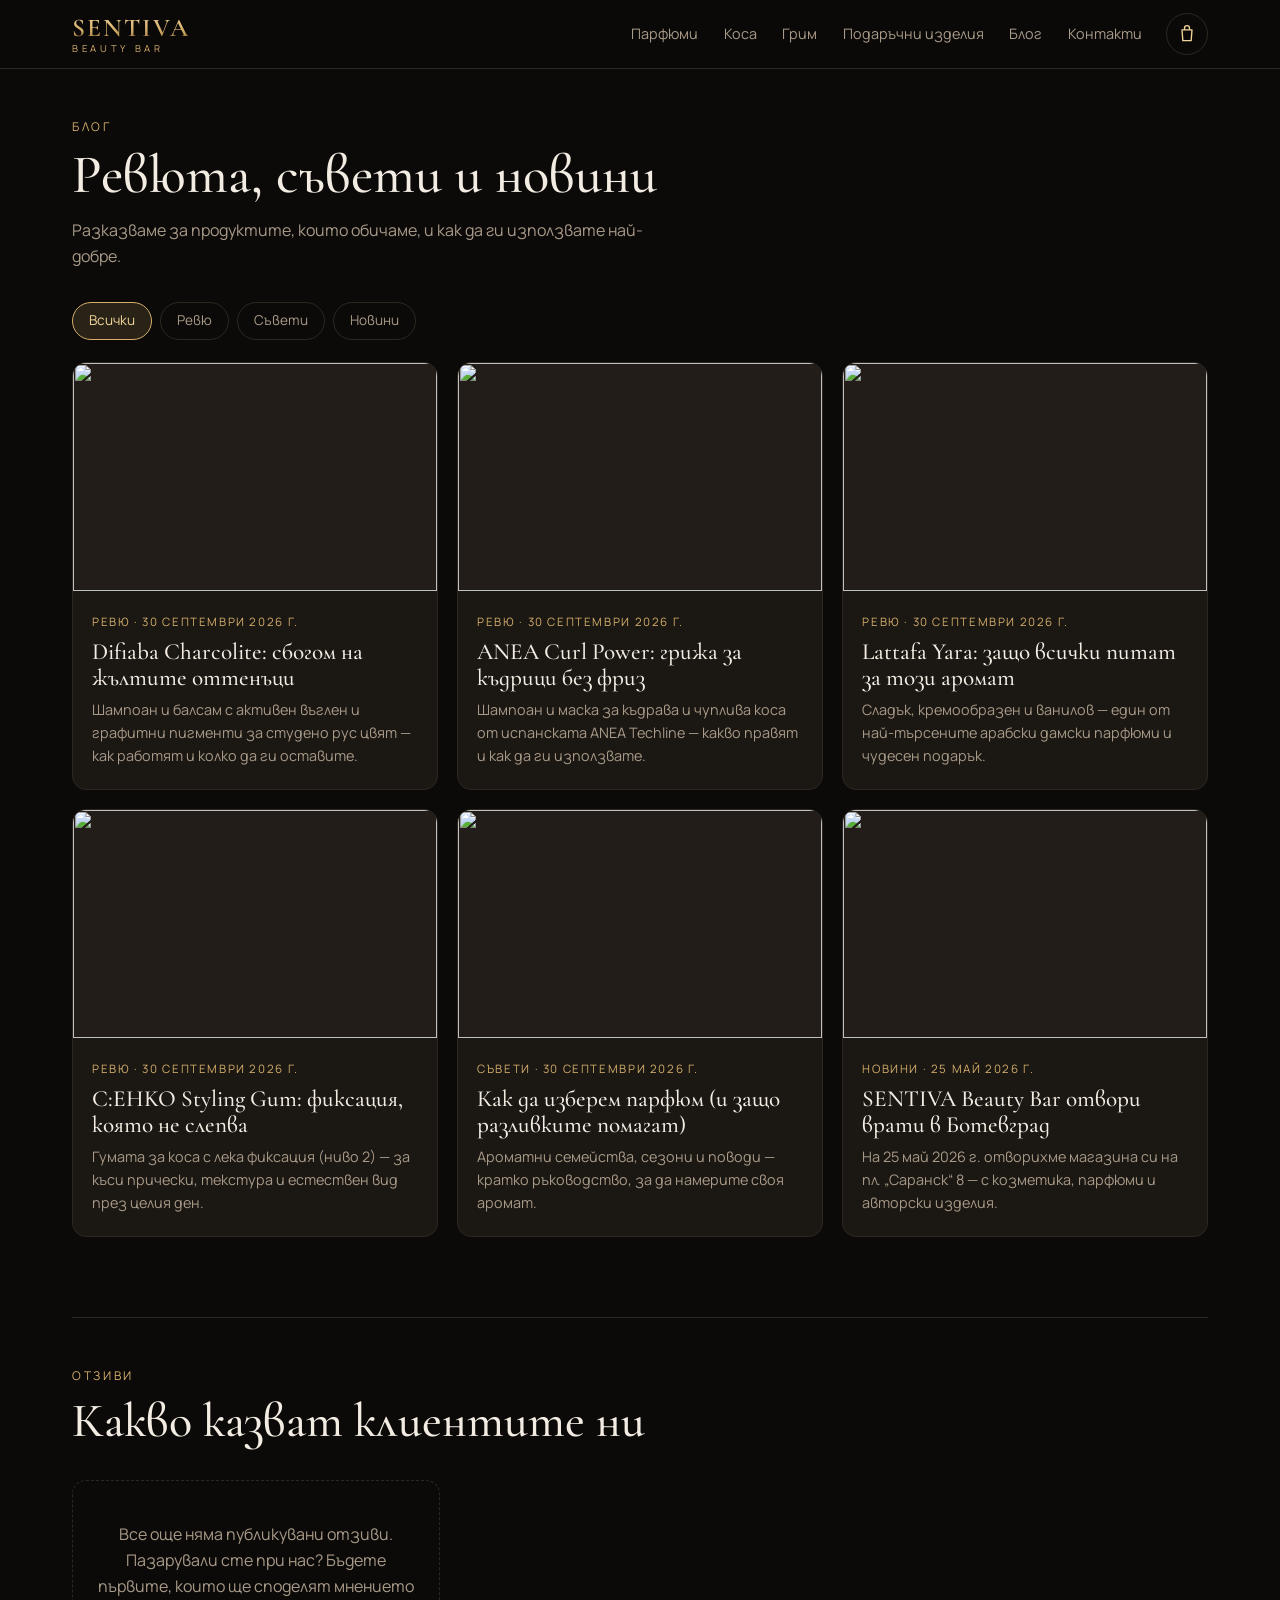
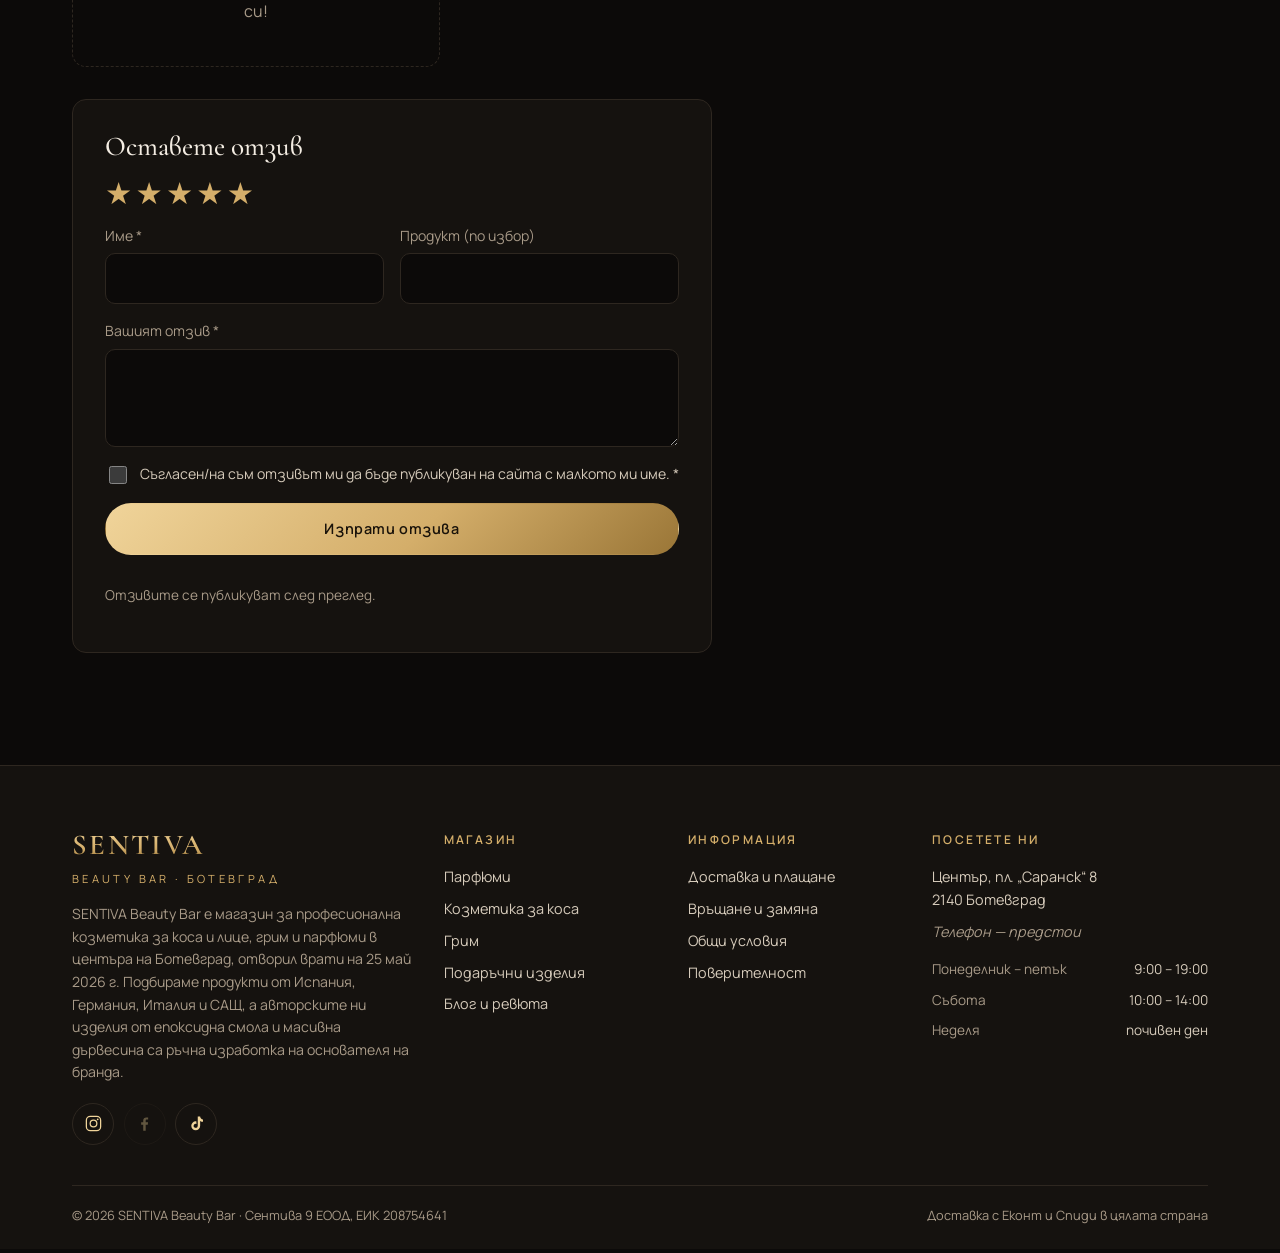
==== blog.html @ 9905dfe3 "Add files via upload" ====
<!doctype html>
<html lang="bg">
<head>
<meta charset="utf-8">
<meta name="viewport" content="width=device-width, initial-scale=1, viewport-fit=cover">
<title>Блог и ревюта — SENTIVA Beauty Bar</title>
<meta name="description" content="Ревюта на козметика за коса, парфюми и грим, съвети за избор на аромат и новини от SENTIVA Beauty Bar, Ботевград.">
<link rel="icon" href="img/logo.webp">
<link rel="preconnect" href="https://fonts.googleapis.com">
<link rel="preconnect" href="https://fonts.gstatic.com" crossorigin>
<link href="https://fonts.googleapis.com/css2?family=Cormorant+Garamond:ital,wght@0,500;0,600;1,500&family=Manrope:wght@400;500;600&display=swap" rel="stylesheet">
<link rel="stylesheet" href="styles.css">
</head>
<body data-page="blog">

<main class="wrap page">
  <div id="listView">
    <div class="sec-head">
      <p class="eyebrow">Блог</p>
      <h1 class="page-title">Ревюта, съвети и новини</h1>
      <p class="muted lead-sm">Разказваме за продуктите, които обичаме, и как да ги използвате най-добре.</p>
    </div>
    <div class="chips" id="kinds"></div>
    <div class="post-grid" id="posts"></div>
  </div>

  <article class="post" id="postView" hidden>
    <a href="#" class="back" id="back">← Всички статии</a>
    <p class="eyebrow" id="pKind"></p>
    <h1 class="page-title" id="pTitle"></h1>
    <p class="muted" id="pDate"></p>
    <img id="pImg" alt="">
    <div class="post-content" id="pBody"></div>
    <div id="pProducts"></div>
  </article>

  <section class="reviews" id="reviews">
    <div class="sec-head">
      <p class="eyebrow">Отзиви</p>
      <h2>Какво казват клиентите ни</h2>
    </div>
    <div class="review-grid" id="reviewList"></div>

    <form class="review-form" id="reviewForm" name="review" method="POST" data-netlify="true" netlify-honeypot="bot-field" novalidate>
      <h3>Оставете отзив</h3>
      <input type="hidden" name="form-name" value="review">
      <p hidden><label>Не попълвайте: <input name="bot-field"></label></p>
      <fieldset class="stars" aria-label="Оценка">
        <legend class="sr">Оценка</legend>
        <input type="radio" name="rating" id="r5" value="5" checked><label for="r5" title="5">★</label>
        <input type="radio" name="rating" id="r4" value="4"><label for="r4" title="4">★</label>
        <input type="radio" name="rating" id="r3" value="3"><label for="r3" title="3">★</label>
        <input type="radio" name="rating" id="r2" value="2"><label for="r2" title="2">★</label>
        <input type="radio" name="rating" id="r1" value="1"><label for="r1" title="1">★</label>
      </fieldset>
      <div class="f-row">
        <label>Име *<input name="name" required></label>
        <label><span>Продукт <span class="muted">(по избор)</span></span><input name="product" list="productNames"></label>
      </div>
      <datalist id="productNames"></datalist>
      <label>Вашият отзив *<textarea name="text" rows="4" required></textarea></label>
      <label class="consent"><input type="checkbox" name="publish" value="да" required> Съгласен/на съм отзивът ми да бъде публикуван на сайта с малкото ми име. *</label>
      <p class="form-error" id="reviewError" role="alert" hidden></p>
      <button class="btn btn-gold" type="submit">Изпрати отзива</button>
      <p class="muted small">Отзивите се публикуват след преглед.</p>
    </form>
  </section>
</main>

<script src="products.js"></script>
<script src="blog-data.js"></script>
<script src="layout.js"></script>
<script src="blog.js"></script>
</body>
</html>
---- styles.css ----
:root {
  --bg: #0c0a09;
  --bg-2: #15120f;
  --card: #1b1713;
  --line: #2e2720;
  --text: #f3ece2;
  --muted: #a89a88;
  --gold: #d4ae6a;
  --gold-2: #f0d49a;
  --gold-deep: #9a7637;
  --radius: 14px;
  --serif: "Cormorant Garamond", Georgia, "Times New Roman", serif;
  --sans: "Manrope", system-ui, -apple-system, "Segoe UI", Roboto, sans-serif;
  color-scheme: dark;
}

* { box-sizing: border-box; }
html { scroll-behavior: smooth; scroll-padding-top: 80px; }
body {
  margin: 0;
  background: var(--bg);
  color: var(--text);
  font: 16px/1.6 var(--sans);
  -webkit-font-smoothing: antialiased;
}
img { max-width: 100%; display: block; }
a { color: inherit; }
button, input, select { font: inherit; color: inherit; }
[hidden] { display: none !important; }

.wrap { width: 100%; max-width: 1200px; margin-inline: auto; padding-inline: clamp(16px, 4vw, 32px); }
.eyebrow { margin: 0 0 .6rem; font-size: .75rem; letter-spacing: .22em; text-transform: uppercase; color: var(--gold); }
h1, h2, h3 { font-family: var(--serif); font-weight: 500; line-height: 1.1; margin: 0; }
h2 { font-size: clamp(2rem, 4.5vw, 3rem); }
.muted { color: var(--muted); }
.small { font-size: .85rem; }

.btn {
  display: inline-flex; align-items: center; justify-content: center; gap: .5rem;
  padding: .85rem 1.6rem; border-radius: 999px; border: 1px solid transparent;
  font-size: .9rem; font-weight: 600; letter-spacing: .04em; text-decoration: none; cursor: pointer;
  transition: transform .2s, background .2s, border-color .2s, color .2s;
}
.btn-gold { background: linear-gradient(135deg, var(--gold-2), var(--gold) 55%, var(--gold-deep)); color: #1a130a; }
.btn-gold:hover { transform: translateY(-1px); filter: brightness(1.06); }
.btn-ghost { border-color: rgba(212,174,106,.5); color: var(--gold-2); }
.btn-ghost:hover { background: rgba(212,174,106,.1); }
:focus-visible { outline: 2px solid var(--gold); outline-offset: 3px; }

/* Header */
.topbar {
  position: sticky; top: env(safe-area-inset-top, 0px); z-index: 20;
  background: rgba(12,10,9,.82); backdrop-filter: blur(12px); -webkit-backdrop-filter: blur(12px);
  border-bottom: 1px solid var(--line);
}
.topbar-in { display: flex; align-items: center; gap: 1.5rem; height: 68px; }
.brand { display: flex; flex-direction: column; text-decoration: none; line-height: 1; margin-right: auto; }
.brand-name {
  font-family: var(--serif); font-weight: 600; font-size: 1.6rem; letter-spacing: .08em;
  background: linear-gradient(180deg, var(--gold-2), var(--gold) 60%, var(--gold-deep));
  -webkit-background-clip: text; background-clip: text; color: transparent;
}
.brand-sub { font-size: .6rem; letter-spacing: .38em; text-transform: uppercase; color: var(--gold); margin-top: .2rem; }
.nav { display: flex; gap: 1.6rem; }
.nav a { text-decoration: none; font-size: .9rem; color: var(--muted); transition: color .2s; }
.nav a:hover { color: var(--gold-2); }
.inq-btn {
  position: relative; background: none; border: 1px solid var(--line); border-radius: 999px;
  width: 42px; height: 42px; display: grid; place-items: center; cursor: pointer; color: var(--gold-2);
}
.inq-btn:hover { border-color: var(--gold); }
.inq-count {
  position: absolute; top: -4px; right: -4px; min-width: 20px; height: 20px; padding: 0 5px;
  border-radius: 10px; background: var(--gold); color: #1a130a; font-size: .7rem; font-weight: 700;
  display: grid; place-items: center;
}
.menu-btn { display: none; background: none; border: 0; width: 42px; height: 42px; cursor: pointer; padding: 10px; }
.menu-btn span { display: block; height: 1.5px; background: var(--text); margin: 6px 0; transition: transform .2s; }
.menu-btn[aria-expanded="true"] span:first-child { transform: translateY(3.75px) rotate(45deg); }
.menu-btn[aria-expanded="true"] span:last-child { transform: translateY(-3.75px) rotate(-45deg); }

/* Hero */
.hero { position: relative; min-height: min(86vh, 760px); display: flex; align-items: center; overflow: hidden; }
.hero-media {
  position: absolute; top: 0; bottom: 0; right: 0; height: 100%; aspect-ratio: 389 / 600; max-width: 70%;
  background: url(img/hero.webp) center top / cover no-repeat;
  -webkit-mask-image: linear-gradient(90deg, transparent, #000 40%, #000 85%, transparent), linear-gradient(0deg, transparent, #000 25%);
  -webkit-mask-composite: source-in; mask-image: linear-gradient(90deg, transparent, #000 40%, #000 85%, transparent), linear-gradient(0deg, transparent, #000 25%);
  mask-composite: intersect;
}
.hero-in { position: relative; padding-block: 5rem; }
.hero h1 { font-size: clamp(2.6rem, 6.5vw, 5rem); max-width: 14ch; }
.hero h1 em { font-style: italic; color: var(--gold-2); }
.lead { max-width: 52ch; color: #d6cbbb; font-size: 1.05rem; margin: 1.4rem 0 2rem; }
.hero-cta { display: flex; flex-wrap: wrap; gap: .8rem; }

/* Category tiles */
.cats { display: grid; grid-template-columns: repeat(4, 1fr); gap: 1rem; margin-top: 1rem; position: relative; }
.cat-tile {
  position: relative; aspect-ratio: 4/3; border-radius: var(--radius); overflow: hidden;
  border: 1px solid var(--line); padding: 0; cursor: pointer; background: var(--card); text-align: left;
}
.cat-tile img { width: 100%; height: 100%; object-fit: cover; transition: transform .6s; }
.cat-tile:hover img { transform: scale(1.05); }
.cat-tile::after { content: ""; position: absolute; inset: 0; background: linear-gradient(0deg, rgba(0,0,0,.8), transparent 60%); }
.cat-label { position: absolute; left: 1.2rem; bottom: 1rem; z-index: 1; display: flex; flex-direction: column; }
.cat-label b { font-family: var(--serif); font-weight: 500; font-size: 1.7rem; }
.cat-label small { color: var(--gold-2); font-size: .8rem; letter-spacing: .08em; }

/* Catalog */
section { scroll-margin-top: 80px; }
.catalog { padding-block: 5rem 3rem; }
.sec-head { margin-bottom: 2rem; }
.tabs { display: flex; gap: .4rem; border-bottom: 1px solid var(--line); margin-bottom: 1.4rem; overflow-x: auto; }
.tabs button {
  background: none; border: 0; padding: .8rem 1.2rem; cursor: pointer; color: var(--muted);
  border-bottom: 2px solid transparent; margin-bottom: -1px; white-space: nowrap; font-weight: 500;
}
.tabs button[aria-selected="true"] { color: var(--gold-2); border-bottom-color: var(--gold); }
.tools { display: grid; gap: 1rem; margin-bottom: 1rem; }
.chips { display: flex; flex-wrap: wrap; gap: .5rem; }
.chip {
  padding: .45rem 1rem; border-radius: 999px; border: 1px solid var(--line); background: transparent;
  font-size: .85rem; cursor: pointer; color: var(--muted); transition: all .2s;
}
.chip:hover { border-color: var(--gold-deep); color: var(--text); }
.chip[aria-pressed="true"] { background: rgba(212,174,106,.14); border-color: var(--gold); color: var(--gold-2); }
.tool-row { display: flex; flex-wrap: wrap; gap: .6rem; }
.search {
  flex: 1 1 260px; display: flex; align-items: center; gap: .5rem; padding: 0 1rem;
  background: var(--bg-2); border: 1px solid var(--line); border-radius: 999px; color: var(--muted);
}
.search input { flex: 1; min-width: 0; background: none; border: 0; outline: none; padding: .75rem 0; color: var(--text); }
.search:focus-within { border-color: var(--gold-deep); }
select {
  flex: 0 1 220px; background: var(--bg-2); border: 1px solid var(--line); border-radius: 999px;
  padding: .75rem 1rem; cursor: pointer; min-width: 0;
}
.result-count { color: var(--muted); font-size: .85rem; margin: 0 0 1rem; }

.grid { display: grid; grid-template-columns: repeat(auto-fill, minmax(220px, 1fr)); gap: 1.2rem; }
.card {
  display: flex; flex-direction: column; background: var(--card); border: 1px solid var(--line);
  border-radius: var(--radius); overflow: hidden; cursor: pointer; text-align: left; padding: 0;
  transition: transform .25s, border-color .25s, box-shadow .25s;
}
.card:hover { transform: translateY(-3px); border-color: rgba(212,174,106,.45); box-shadow: 0 14px 40px -18px rgba(212,174,106,.35); }
.card-img { position: relative; aspect-ratio: 1; background: #221d18; overflow: hidden; }
.card-img img { width: 100%; height: 100%; object-fit: cover; transition: transform .5s; }
.card:hover .card-img img { transform: scale(1.04); }
.badge {
  position: absolute; top: .7rem; left: .7rem; padding: .2rem .6rem; border-radius: 999px;
  background: rgba(12,10,9,.75); border: 1px solid rgba(212,174,106,.5); color: var(--gold-2);
  font-size: .7rem; letter-spacing: .05em;
}
.ph {
  width: 100%; height: 100%; display: grid; place-items: center; text-align: center; padding: 1.5rem;
  background: radial-gradient(circle at 50% 40%, #2b241c, #15120f 70%);
}
.ph span { font-family: var(--serif); font-size: 1.5rem; color: var(--gold); letter-spacing: .06em; line-height: 1.15; }
.ph small { display: block; font-family: var(--sans); font-size: .7rem; letter-spacing: .2em; color: var(--muted); text-transform: uppercase; margin-top: .5rem; }
.card-body { padding: 1rem 1.1rem 1.2rem; display: flex; flex-direction: column; gap: .25rem; flex: 1; }
.card-brand { font-size: .7rem; letter-spacing: .16em; text-transform: uppercase; color: var(--gold); }
.card-name { font-family: var(--serif); font-size: 1.25rem; line-height: 1.2; }
.card-short { font-size: .82rem; color: var(--muted); line-height: 1.45; }
.card-foot { margin-top: auto; padding-top: .7rem; display: flex; align-items: baseline; justify-content: space-between; gap: .5rem; }
.price { font-weight: 600; color: var(--gold-2); font-size: 1.05rem; }
.price small { font-weight: 400; color: var(--muted); font-size: .75rem; }
.card-meta { font-size: .72rem; color: var(--muted); }
.empty { grid-column: 1/-1; text-align: center; color: var(--muted); padding: 3rem 0; }

/* Decants */
.decants { background: linear-gradient(180deg, var(--bg), var(--bg-2)); border-block: 1px solid var(--line); padding-block: 5rem; }
.decants-in { display: grid; grid-template-columns: 1.1fr 1fr; gap: 3rem; align-items: center; }
.decants p { color: #d6cbbb; max-width: 50ch; }
.ticks { list-style: none; padding: 0; margin: 1.2rem 0 2rem; display: grid; gap: .5rem; }
.ticks li { padding-left: 1.6rem; position: relative; }
.ticks li::before { content: ""; position: absolute; left: 0; top: .65em; width: .8rem; height: 1px; background: var(--gold); }
.decants-art { display: grid; grid-template-columns: 1fr 1fr; gap: 1rem; }
.decants-art img { border-radius: var(--radius); aspect-ratio: 3/4; object-fit: cover; border: 1px solid var(--line); }
.decants-art img:last-child { margin-top: 3rem; }

/* Sets */
.sets { padding-block: 5rem 2rem; }
.sets-grid { display: grid; grid-template-columns: repeat(auto-fit, minmax(250px, 1fr)); gap: 1.2rem; }
.set { background: var(--card); border: 1px solid var(--line); border-radius: var(--radius); overflow: hidden; }
.set img { width: 100%; aspect-ratio: 1; object-fit: contain; background: #fff; }
.set div { padding: 1.1rem 1.2rem 1.3rem; }
.set h3 { font-size: 1.35rem; margin-bottom: .4rem; }
.set p { margin: 0; color: var(--muted); font-size: .88rem; }
.note { color: var(--muted); font-size: .85rem; margin-top: 1.2rem; }

/* Brands */
.brands { padding-block: 3rem; text-align: center; }
.brand-list { list-style: none; padding: 0; margin: 1rem 0 0; display: flex; flex-wrap: wrap; justify-content: center; gap: .6rem 2.2rem; }
.brand-list li { font-family: var(--serif); font-size: 1.4rem; color: #cbbba3; letter-spacing: .04em; }

/* Visit */
.visit { padding-block: 3rem 5rem; }
.visit-card {
  display: grid; grid-template-columns: 1fr 1.1fr; gap: 0; border: 1px solid var(--line);
  border-radius: calc(var(--radius) + 6px); overflow: hidden; background: var(--card);
}
.visit-logo { width: 100%; height: 100%; object-fit: cover; min-height: 260px; }
.visit-info { padding: clamp(1.5rem, 4vw, 3rem); }
.visit-info h2 { margin-bottom: 1.4rem; }
dl { margin: 0 0 1.4rem; display: grid; gap: .8rem; }
dl div { display: grid; grid-template-columns: 130px 1fr; gap: 1rem; border-bottom: 1px solid var(--line); padding-bottom: .8rem; }
dt { color: var(--muted); font-size: .85rem; }
dd { margin: 0; }
.visit-info .muted { margin-bottom: 1.6rem; }


/* Modal */
.modal {
  width: min(960px, calc(100% - 32px)); max-height: calc(100dvh - 48px); padding: 0;
  background: var(--bg-2); color: var(--text); border: 1px solid var(--line); border-radius: calc(var(--radius) + 4px);
}
.modal::backdrop { background: rgba(0,0,0,.7); backdrop-filter: blur(4px); }
.modal-body { display: grid; grid-template-columns: 1fr 1fr; }
.m-img { background: #221d18; min-height: 320px; }
.m-img img { width: 100%; height: 100%; object-fit: cover; }
.m-info { padding: 2rem; display: flex; flex-direction: column; gap: .8rem; }
.m-info h3 { font-size: 2rem; }
.m-info p { margin: 0; }
.m-tags { display: flex; flex-wrap: wrap; gap: .4rem; }
.m-tags span { font-size: .75rem; padding: .25rem .7rem; border-radius: 999px; border: 1px solid var(--line); color: var(--muted); }
.m-price { font-size: 1.6rem; font-weight: 600; color: var(--gold-2); }
.m-info h4 { margin: .4rem 0 .3rem; font-size: .75rem; letter-spacing: .18em; text-transform: uppercase; color: var(--gold); font-weight: 600; }
.m-info ul { margin: 0; padding-left: 1.1rem; color: #d6cbbb; }
.m-info .btn { margin-top: .6rem; align-self: flex-start; }
.x {
  position: absolute; top: .6rem; right: .6rem; z-index: 2; width: 38px; height: 38px; border-radius: 50%;
  border: 1px solid var(--line); background: rgba(12,10,9,.7); font-size: 1.4rem; line-height: 1; cursor: pointer;
}
.x:hover { border-color: var(--gold); }

/* Drawer */
.scrim { position: fixed; inset: 0; background: rgba(0,0,0,.6); z-index: 40; }
.drawer {
  position: fixed; top: 0; right: 0; bottom: 0; z-index: 50; width: min(420px, 100%);
  background: var(--bg-2); border-left: 1px solid var(--line); display: flex; flex-direction: column;
  padding-top: env(safe-area-inset-top, 0px); padding-bottom: env(safe-area-inset-bottom, 0px);
}
.drawer-head { position: relative; padding: 1.4rem 1.4rem 1rem; border-bottom: 1px solid var(--line); }
.drawer-head h3 { font-size: 1.6rem; }
.drawer-head .x { top: 1.2rem; right: 1rem; }
.inq-list { list-style: none; margin: 0; padding: .6rem 1.4rem; overflow-y: auto; flex: 1; }
.inq-list li { display: grid; grid-template-columns: 56px 1fr auto; gap: .8rem; align-items: center; padding: .7rem 0; border-bottom: 1px solid var(--line); }
.inq-list .thumb { width: 56px; height: 56px; border-radius: 8px; overflow: hidden; background: #221d18; }
.inq-list .thumb img { width: 100%; height: 100%; object-fit: cover; }
.inq-list .nm { font-size: .88rem; line-height: 1.3; }
.inq-list .nm small { display: block; color: var(--gold-2); }
.qty { display: flex; align-items: center; gap: .3rem; }
.qty button { width: 26px; height: 26px; border-radius: 50%; border: 1px solid var(--line); background: none; cursor: pointer; }
.qty span { min-width: 1.2rem; text-align: center; font-size: .9rem; }
.inq-empty { color: var(--muted); padding: 2rem 0; text-align: center; border: 0 !important; display: block !important; }
.drawer-foot { padding: 1.2rem 1.4rem 1.6rem; border-top: 1px solid var(--line); }
.drawer-foot p { margin: 0 0 .8rem; }
.inq-total b { color: var(--gold-2); font-size: 1.2rem; }
.drawer-foot .btn { width: 100%; }

/* Responsive */
@media (max-width: 900px) {
  .nav {
    position: fixed; inset: 68px 0 auto 0; flex-direction: column; gap: 0; padding: .5rem clamp(16px, 4vw, 32px) 1.5rem;
    background: rgba(12,10,9,.97); border-bottom: 1px solid var(--line);
    transform: translateY(-120%); transition: transform .3s; z-index: -1;
  }
  .nav.open { transform: none; }
  .nav a { padding: .9rem 0; border-bottom: 1px solid var(--line); font-size: 1rem; }
  .menu-btn { display: block; }
  .topbar-in { gap: .6rem; }
  .decants-in, .visit-card, .modal-body { grid-template-columns: 1fr; }
  .m-img { aspect-ratio: 4/3; min-height: 0; }
  .visit-logo { min-height: 0; aspect-ratio: 3/2; }
}
@media (max-width: 640px) {
  .hero-media { max-width: none; width: 100%; opacity: .45; }
  .cats { grid-template-columns: 1fr 1fr; gap: .7rem; }
  .cat-label b { font-size: 1.2rem; }
  .cat-label { left: .8rem; bottom: .6rem; }
  .cat-tile { aspect-ratio: 1; }
  .grid { grid-template-columns: repeat(2, 1fr); gap: .7rem; }
  .card-body { padding: .8rem; }
  .card-name { font-size: 1.05rem; }
  .card-short { display: none; }
  select { flex: 1 1 45%; }
  dl div { grid-template-columns: 1fr; gap: .2rem; }
  .m-info { padding: 1.4rem; }
}
@media (prefers-reduced-motion: reduce) {
  *, *::before, *::after { transition: none !important; scroll-behavior: auto !important; }
}

/* ===== Shop additions ===== */
.btn-sm { padding: .45rem .9rem; font-size: .78rem; }
.btn-lg { padding: 1rem 2rem; font-size: 1rem; }
.btn.disabled, .btn:disabled { opacity: .45; pointer-events: none; }
.sr { position: absolute; width: 1px; height: 1px; overflow: hidden; clip: rect(0 0 0 0); }
.sec-head.row { display: flex; flex-wrap: wrap; align-items: flex-end; justify-content: space-between; gap: 1rem; }
.lead-sm { max-width: 60ch; margin: .8rem 0 0; }

.perks-wrap { margin-top: -2.5rem; position: relative; }
.perks { display: grid; grid-template-columns: repeat(4, 1fr); gap: 1px; background: var(--line); border: 1px solid var(--line); border-radius: var(--radius); overflow: hidden; }
.perks div { background: var(--bg-2); padding: 1.1rem 1.2rem; display: flex; flex-direction: column; gap: .15rem; }
.perks b { font-weight: 600; font-size: .92rem; color: var(--gold-2); }
.perks span { font-size: .8rem; color: var(--muted); }

.card { cursor: pointer; }
.card-meta { order: 0; }
.card-foot { align-items: center; }

.m-buy { display: flex; flex-direction: column; gap: .4rem; align-items: flex-start; }
.m-buy .btn { margin-top: 0; }

.toast {
  position: fixed; left: 50%; bottom: calc(1.5rem + env(safe-area-inset-bottom, 0px)); transform: translateX(-50%); z-index: 60;
  background: var(--gold); color: #1a130a; padding: .7rem 1.3rem; border-radius: 999px; font-weight: 600; font-size: .9rem;
  box-shadow: 0 10px 30px rgba(0,0,0,.5);
}

/* Gifts teaser */
.gifts-teaser { display: grid; grid-template-columns: 1fr 1fr; gap: 3rem; align-items: center; padding-block: 5rem 2rem; }
.gt-text p { color: #d6cbbb; max-width: 50ch; }
.gt-text .btn { margin-top: 1rem; }
.gt-art { display: grid; grid-template-columns: 1fr 1fr; gap: 1rem; }
.gt-art img { border-radius: var(--radius); aspect-ratio: 1; object-fit: cover; border: 1px solid var(--line); background: #fff; }
.gt-art img:last-child { margin-top: 3rem; }

/* Blog cards */
.blog-teaser { padding-block: 3rem; }
.post-grid { display: grid; grid-template-columns: repeat(auto-fill, minmax(280px, 1fr)); gap: 1.2rem; margin-top: 1.4rem; }
.post-card { display: flex; flex-direction: column; text-decoration: none; background: var(--card); border: 1px solid var(--line); border-radius: var(--radius); overflow: hidden; transition: border-color .25s, transform .25s; }
.post-card:hover { border-color: rgba(212,174,106,.45); transform: translateY(-3px); }
.post-img { aspect-ratio: 16/10; background: #221d18; overflow: hidden; }
.post-img img { width: 100%; height: 100%; object-fit: cover; }
.post-body { padding: 1.1rem 1.2rem 1.4rem; }
.post-kind { font-size: .72rem; letter-spacing: .14em; text-transform: uppercase; color: var(--gold); }
.post-body h3 { font-size: 1.45rem; margin: .4rem 0; }
.post-body p { margin: 0; color: var(--muted); font-size: .9rem; }

/* Inner pages */
.page { padding-block: 3rem 5rem; min-height: 60vh; }
.page-title { font-size: clamp(2.2rem, 5vw, 3.4rem); }
.empty-state { text-align: center; padding: 3rem 1rem; border: 1px dashed var(--line); border-radius: var(--radius); color: var(--muted); }
.empty-state.small-pad { padding: 1.6rem 1rem; }
.empty-state .btn { margin-top: 1rem; }

/* Blog post */
.post { max-width: 760px; margin-inline: auto; }
.back { display: inline-block; color: var(--gold-2); text-decoration: none; margin-bottom: 1.5rem; font-size: .9rem; }
.post > img { width: 100%; max-height: 460px; object-fit: cover; border-radius: var(--radius); margin: 1.4rem 0; border: 1px solid var(--line); }
.post-content { font-size: 1.05rem; color: #ded4c5; }
.post-content h3 { font-size: 1.7rem; margin: 2rem 0 .6rem; color: var(--text); }
.post-content ul { padding-left: 1.2rem; }
.post-content li { margin: .3rem 0; }
.post-content a { color: var(--gold-2); }
.verdict { background: rgba(212,174,106,.08); border-left: 3px solid var(--gold); padding: 1rem 1.2rem; border-radius: 0 10px 10px 0; margin-top: 2rem; }
.rel-title { font-size: 1.6rem; margin: 2.5rem 0 1rem; }
.rel-grid { display: grid; gap: .8rem; }
.rel { display: grid; grid-template-columns: 64px 1fr auto; gap: 1rem; align-items: center; background: var(--card); border: 1px solid var(--line); border-radius: 12px; padding: .7rem; }
.rel .thumb { width: 64px; height: 64px; border-radius: 8px; overflow: hidden; background: #221d18; }
.rel .thumb img { width: 100%; height: 100%; object-fit: cover; }
.rel b { display: block; font-weight: 500; line-height: 1.3; }

/* Reviews */
.reviews { margin-top: 5rem; padding-top: 3rem; border-top: 1px solid var(--line); }
.review-grid { display: grid; grid-template-columns: repeat(auto-fill, minmax(280px, 1fr)); gap: 1rem; margin-bottom: 2rem; }
.review { margin: 0; background: var(--card); border: 1px solid var(--line); border-radius: var(--radius); padding: 1.3rem; }
.rating { color: var(--gold); letter-spacing: .15em; }
.rating span { color: var(--line); }
.review blockquote { margin: .6rem 0; font-family: var(--serif); font-size: 1.2rem; line-height: 1.4; }
.review figcaption { font-size: .85rem; }
.review-form { max-width: 640px; background: var(--bg-2); border: 1px solid var(--line); border-radius: var(--radius); padding: clamp(1.2rem, 3vw, 2rem); display: grid; gap: 1rem; }
.review-form h3 { font-size: 1.7rem; }
.stars { border: 0; padding: 0; margin: 0; display: inline-flex; flex-direction: row-reverse; justify-content: flex-end; gap: .2rem; }
.stars input { position: absolute; opacity: 0; width: 1px; height: 1px; }
.stars label { font-size: 1.9rem; color: var(--line); cursor: pointer; line-height: 1; }
.stars label:hover, .stars label:hover ~ label, .stars input:checked ~ label { color: var(--gold); }
.stars input:focus-visible + label { outline: 2px solid var(--gold); border-radius: 4px; }

/* Forms */
label { display: grid; gap: .35rem; }
label > .muted { display: inline; }
label { font-size: .88rem; color: var(--muted); }
input:not([type=radio]):not([type=checkbox]), textarea {
  width: 100%; background: var(--bg); border: 1px solid var(--line); border-radius: 10px; padding: .75rem .9rem; color: var(--text); font-size: 1rem;
}
input:focus, textarea:focus { outline: none; border-color: var(--gold); }
textarea { resize: vertical; }
.f-row { display: grid; grid-template-columns: 1fr 1fr; gap: 1rem; }
.consent { display: flex; gap: .6rem; align-items: flex-start; font-size: .88rem; color: #d6cbbb; }
.consent input { margin-top: .2rem; accent-color: var(--gold); width: 18px; height: 18px; flex: none; }
.consent a { color: var(--gold-2); }
.form-error { color: #f0a58a; margin: 0; font-size: .9rem; }

/* Checkout */
.checkout { display: grid; grid-template-columns: 1.4fr 1fr; gap: 2rem; align-items: start; }
.co-form { display: grid; gap: 1.4rem; }
.co-form fieldset { border: 1px solid var(--line); border-radius: var(--radius); padding: 1.3rem; margin: 0; display: grid; gap: 1rem; background: var(--bg-2); }
.co-form legend { font-family: var(--serif); font-size: 1.4rem; padding: 0 .4rem; color: var(--text); }
.options { display: grid; grid-template-columns: 1fr 1fr; gap: .6rem; }
.opt { display: flex; gap: .7rem; align-items: flex-start; padding: .9rem 1rem; border: 1px solid var(--line); border-radius: 12px; cursor: pointer; background: var(--bg); }
.opt:has(input:checked) { border-color: var(--gold); background: rgba(212,174,106,.08); }
.opt input { accent-color: var(--gold); margin-top: .25rem; }
.opt span { display: flex; flex-direction: column; }
.opt b { color: var(--text); font-weight: 600; }
.opt small { color: var(--muted); }
.co-summary { position: sticky; top: 90px; background: var(--card); border: 1px solid var(--line); border-radius: var(--radius); padding: 1.4rem; }
.co-summary h2 { font-size: 1.7rem; margin-bottom: 1rem; }
.co-lines { list-style: none; padding: 0; margin: 0 0 1rem; display: grid; gap: .7rem; max-height: 40vh; overflow-y: auto; }
.co-lines li { display: grid; grid-template-columns: 48px 1fr auto; gap: .7rem; align-items: center; font-size: .88rem; }
.co-lines .thumb { width: 48px; height: 48px; border-radius: 8px; overflow: hidden; background: #221d18; }
.co-lines .thumb img { width: 100%; height: 100%; object-fit: cover; }
.co-totals { margin: 0; display: grid; gap: .5rem; border-top: 1px solid var(--line); padding-top: 1rem; }
.co-totals div { display: flex; justify-content: space-between; gap: 1rem; border: 0; padding: 0; }
.co-totals .grand { font-size: 1.2rem; color: var(--gold-2); font-weight: 600; border-top: 1px solid var(--line); padding-top: .6rem; }
.co-totals .grand dt { color: var(--text); }
.done { max-width: 640px; margin: 2rem auto; text-align: center; display: grid; gap: .8rem; justify-items: center; }
.done textarea { font-family: ui-monospace, monospace; font-size: .85rem; text-align: left; }

/* Legal */
.legal section { max-width: 780px; margin-top: 2.5rem; }
.legal h2 { font-size: 2rem; margin-bottom: .8rem; }
.legal li { margin: .4rem 0; color: #d6cbbb; }
.toc { display: flex; flex-wrap: wrap; gap: .5rem; }
.toc a { padding: .45rem 1rem; border: 1px solid var(--line); border-radius: 999px; text-decoration: none; font-size: .85rem; color: var(--muted); }
.toc a:hover { border-color: var(--gold); color: var(--gold-2); }

/* Footer */
.site-footer { border-top: 1px solid var(--line); background: var(--bg-2); padding-block: 3.5rem calc(1.5rem + env(safe-area-inset-bottom, 0px)); margin-top: 2rem; }
.f-grid { display: grid; grid-template-columns: 1.6fr 1fr 1fr 1.3fr; gap: 2rem; }
.site-footer h4 { font-size: .75rem; letter-spacing: .2em; text-transform: uppercase; color: var(--gold); margin: .5rem 0 1rem; font-weight: 600; }
.site-footer ul { list-style: none; padding: 0; margin: 0; display: grid; gap: .55rem; font-size: .9rem; color: #d6cbbb; }
.site-footer a { text-decoration: none; color: #d6cbbb; }
.site-footer a:hover { color: var(--gold-2); }
.f-about .brand-name { font-size: 1.8rem; }
.f-kicker { margin: .1rem 0 1rem; font-size: .7rem; letter-spacing: .3em; text-transform: uppercase; color: var(--gold); }
.f-text { color: var(--muted); font-size: .88rem; max-width: 42ch; margin: 0 0 1.2rem; }
.f-social { display: flex; gap: .6rem; }
.social { width: 42px; height: 42px; border-radius: 50%; border: 1px solid var(--line); display: grid; place-items: center; color: var(--gold-2) !important; transition: border-color .2s, background .2s; }
.social svg { width: 19px; height: 19px; }
.social:hover { border-color: var(--gold); background: rgba(212,174,106,.1); }
.social[data-missing] { opacity: .35; cursor: default; }
.f-hours { margin-top: 1rem !important; }
.f-hours li { display: flex; justify-content: space-between; gap: 1rem; font-size: .85rem; }
.f-hours li span:first-child { color: var(--muted); }
.todo { color: var(--muted) !important; font-style: italic; }
.f-bottom { margin-top: 2.5rem; padding-top: 1.2rem; border-top: 1px solid var(--line); display: flex; flex-wrap: wrap; justify-content: space-between; gap: .6rem; font-size: .8rem; color: var(--muted); }

@media (max-width: 900px) {
  .perks { grid-template-columns: 1fr 1fr; }
  .perks-wrap { margin-top: 0; }
  .gifts-teaser, .checkout { grid-template-columns: 1fr; }
  .co-summary { position: static; order: -1; }
  .f-grid { grid-template-columns: 1fr 1fr; }
  .f-about { grid-column: 1 / -1; }
}
@media (max-width: 640px) {
  .f-row, .options { grid-template-columns: 1fr; }
  .card-foot { flex-direction: column; align-items: stretch; gap: .5rem; }
  .card-foot .btn { width: 100%; }
  .perks div { padding: .8rem; }
  .rel { grid-template-columns: 52px 1fr; }
  .rel .thumb { width: 52px; height: 52px; }
  .rel .btn { grid-column: 1 / -1; }
}
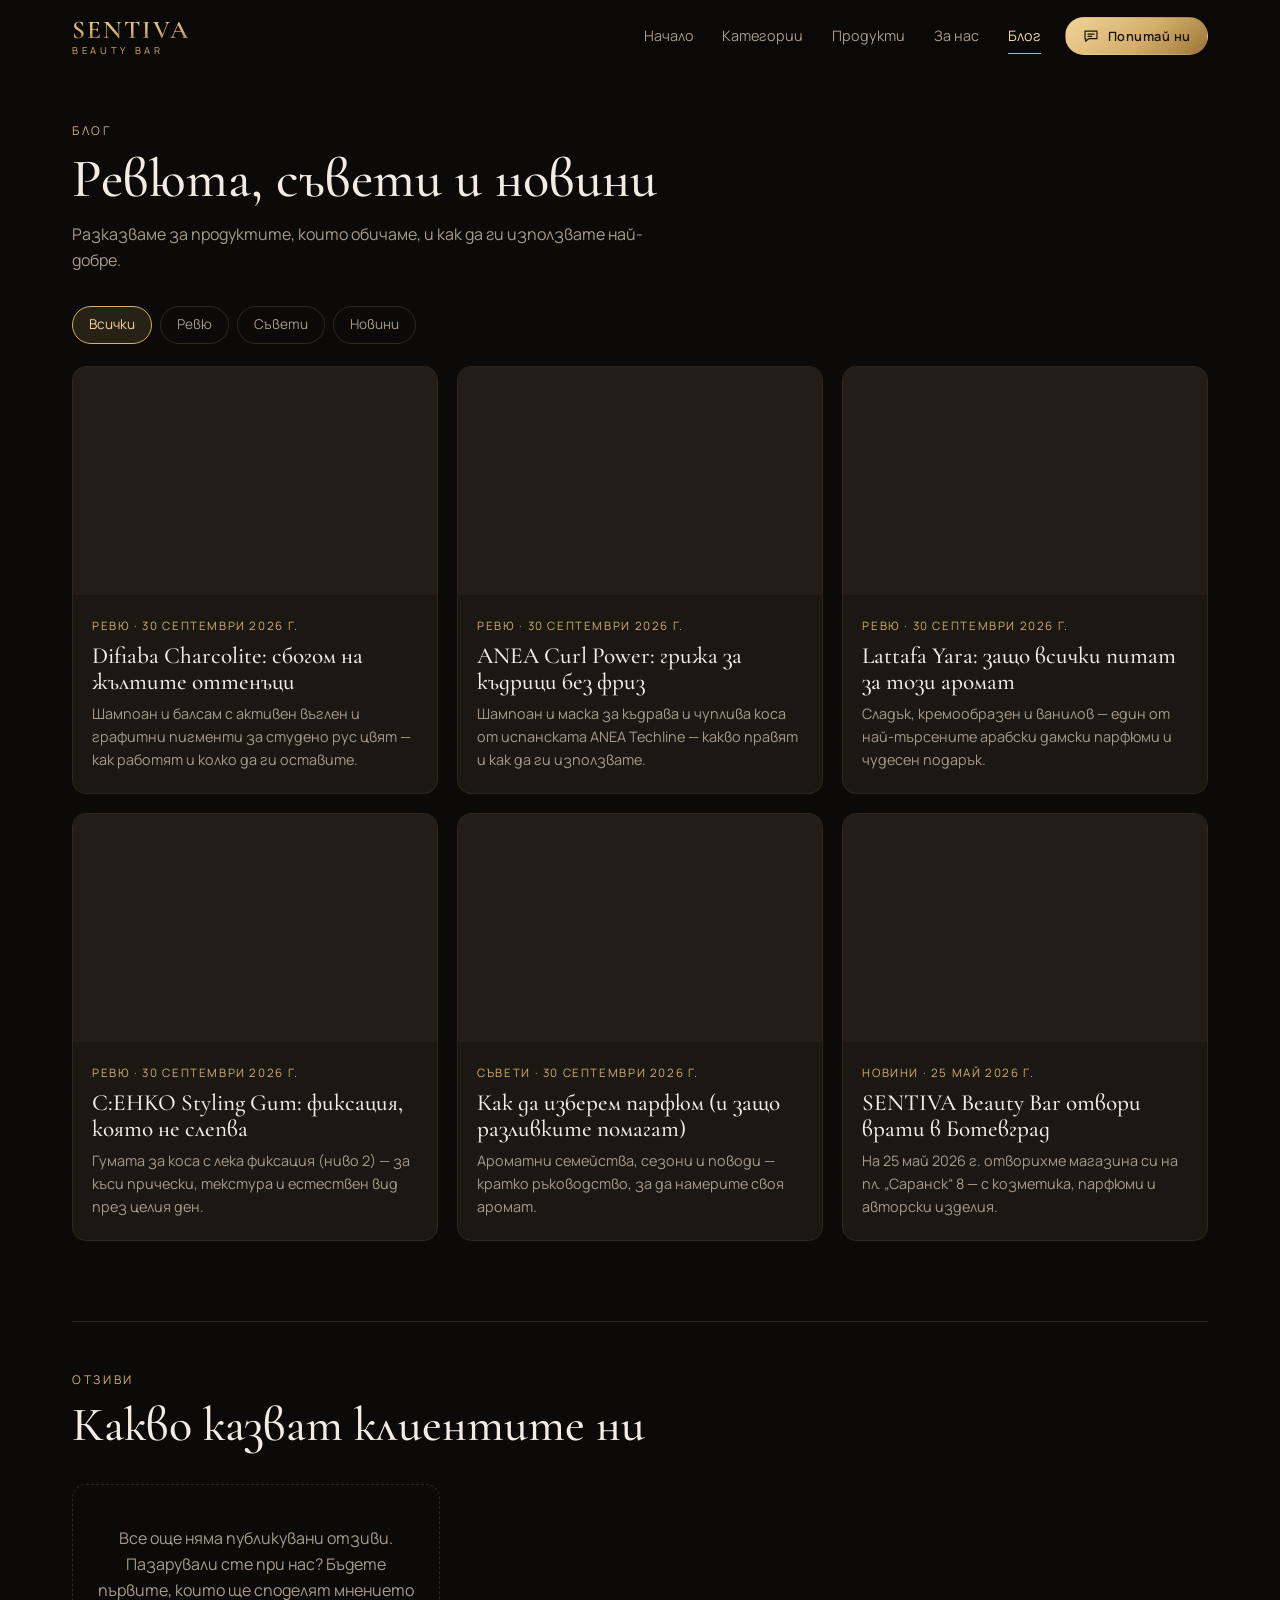
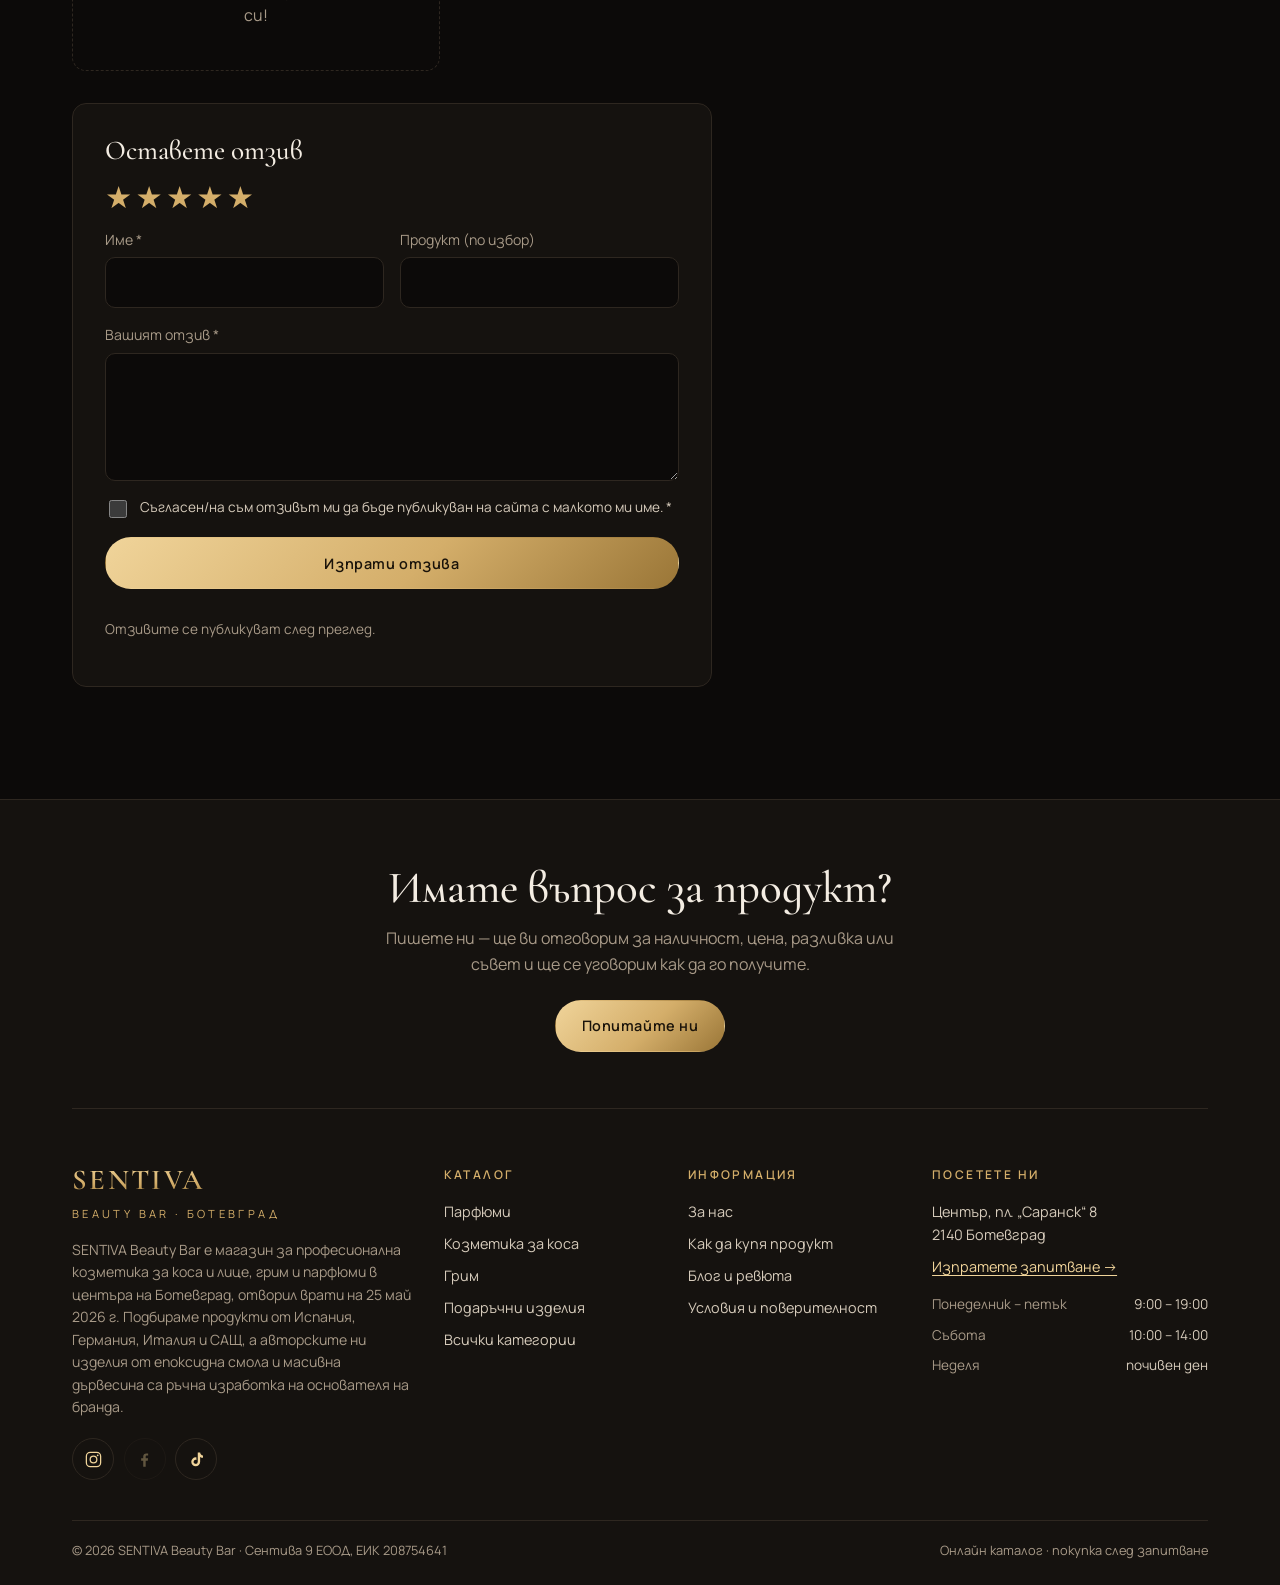
==== commit 8390c407: "Replace cart and checkout with product inquiries; add intro tour and new pages - Remove cart drawer," ====
--- a/blog.html
+++ b/blog.html
@@ -13,7 +13,7 @@
 </head>
 <body data-page="blog">
 
-<main class="wrap page">
+<main class="wrap page" id="main">
   <div id="listView">
     <div class="sec-head">
       <p class="eyebrow">Блог</p>
@@ -21,7 +21,7 @@
       <p class="muted lead-sm">Разказваме за продуктите, които обичаме, и как да ги използвате най-добре.</p>
     </div>
     <div class="chips" id="kinds"></div>
-    <div class="post-grid" id="posts"></div>
+    <div class="post-grid" id="posts" data-stagger="100"></div>
   </div>
 
   <article class="post" id="postView" hidden>
--- a/styles.css
+++ b/styles.css
@@ -1,14 +1,20 @@
+/* Shared styles for every page. Page-specific looks live in home.css, products.css, categories.css and about.css. */
 :root {
   --bg: #0c0a09;
   --bg-2: #15120f;
   --card: #1b1713;
+  --img-bg: #221d18;
   --line: #2e2720;
   --text: #f3ece2;
+  --soft: #d6cbbb;
   --muted: #a89a88;
   --gold: #d4ae6a;
   --gold-2: #f0d49a;
   --gold-deep: #9a7637;
+  --on-gold: #1a130a;
+  --bar-bg: rgba(12,10,9,.82);
   --radius: 14px;
+  --ease: cubic-bezier(.2,.7,.2,1);
   --serif: "Cormorant Garamond", Georgia, "Times New Roman", serif;
   --sans: "Manrope", system-ui, -apple-system, "Segoe UI", Roboto, sans-serif;
   color-scheme: dark;
@@ -22,10 +28,14 @@
   color: var(--text);
   font: 16px/1.6 var(--sans);
   -webkit-font-smoothing: antialiased;
-}
+  overflow-x: hidden;
+  animation: page-in .6s var(--ease) both;
+}
+@keyframes page-in { from { opacity: 0; } }
 img { max-width: 100%; display: block; }
+img.img-missing { visibility: hidden; }
 a { color: inherit; }
-button, input, select { font: inherit; color: inherit; }
+button, input, select, textarea { font: inherit; color: inherit; }
 [hidden] { display: none !important; }
 
 .wrap { width: 100%; max-width: 1200px; margin-inline: auto; padding-inline: clamp(16px, 4vw, 32px); }
@@ -34,26 +44,44 @@
 h2 { font-size: clamp(2rem, 4.5vw, 3rem); }
 .muted { color: var(--muted); }
 .small { font-size: .85rem; }
+.sr { position: absolute; width: 1px; height: 1px; overflow: hidden; clip: rect(0 0 0 0); }
+.skip-link { position: absolute; left: 1rem; top: -100px; z-index: 100; background: var(--gold); color: var(--on-gold); padding: .6rem 1rem; border-radius: 8px; }
+.skip-link:focus { top: 1rem; }
+section { scroll-margin-top: 80px; }
+.sec-head { margin-bottom: 2rem; }
+.sec-head.row { display: flex; flex-wrap: wrap; align-items: flex-end; justify-content: space-between; gap: 1rem; }
+.lead-sm { max-width: 60ch; margin: .8rem 0 0; }
 
 .btn {
+  position: relative; overflow: hidden;
   display: inline-flex; align-items: center; justify-content: center; gap: .5rem;
   padding: .85rem 1.6rem; border-radius: 999px; border: 1px solid transparent;
   font-size: .9rem; font-weight: 600; letter-spacing: .04em; text-decoration: none; cursor: pointer;
-  transition: transform .2s, background .2s, border-color .2s, color .2s;
-}
-.btn-gold { background: linear-gradient(135deg, var(--gold-2), var(--gold) 55%, var(--gold-deep)); color: #1a130a; }
-.btn-gold:hover { transform: translateY(-1px); filter: brightness(1.06); }
-.btn-ghost { border-color: rgba(212,174,106,.5); color: var(--gold-2); }
-.btn-ghost:hover { background: rgba(212,174,106,.1); }
+  transition: transform .25s var(--ease), background .2s, border-color .2s, color .2s, box-shadow .25s;
+}
+.btn-gold { background: linear-gradient(135deg, var(--gold-2), var(--gold) 55%, var(--gold-deep)); color: var(--on-gold); }
+.btn-gold::after {
+  content: ""; position: absolute; inset: 0; transform: translateX(-120%);
+  background: linear-gradient(100deg, transparent 30%, rgba(255,255,255,.55) 50%, transparent 70%);
+}
+.btn-gold:hover { transform: translateY(-2px); box-shadow: 0 10px 30px -10px rgba(212,174,106,.6); }
+.btn-gold:hover::after { transform: translateX(120%); transition: transform .8s var(--ease); }
+.btn-ghost { border-color: color-mix(in srgb, var(--gold) 55%, transparent); color: var(--gold-2); background: transparent; }
+.btn-ghost:hover { background: color-mix(in srgb, var(--gold) 12%, transparent); transform: translateY(-2px); }
+.btn-sm { padding: .5rem 1rem; font-size: .8rem; }
+.btn:disabled { opacity: .5; pointer-events: none; }
+.link-btn { background: none; border: 0; padding: 0; cursor: pointer; color: var(--gold-2); text-decoration: underline; text-underline-offset: 3px; font-size: inherit; }
 :focus-visible { outline: 2px solid var(--gold); outline-offset: 3px; }
 
-/* Header */
+/* ---------- Header ---------- */
 .topbar {
   position: sticky; top: env(safe-area-inset-top, 0px); z-index: 20;
-  background: rgba(12,10,9,.82); backdrop-filter: blur(12px); -webkit-backdrop-filter: blur(12px);
-  border-bottom: 1px solid var(--line);
-}
-.topbar-in { display: flex; align-items: center; gap: 1.5rem; height: 68px; }
+  background: var(--bar-bg); backdrop-filter: blur(12px); -webkit-backdrop-filter: blur(12px);
+  border-bottom: 1px solid transparent; transition: border-color .3s, box-shadow .3s;
+}
+.topbar.scrolled { border-bottom-color: var(--line); box-shadow: 0 10px 30px -20px rgba(0,0,0,.6); }
+.topbar-in { display: flex; align-items: center; gap: 1.5rem; height: 72px; transition: height .3s var(--ease); }
+.topbar.scrolled .topbar-in { height: 62px; }
 .brand { display: flex; flex-direction: column; text-decoration: none; line-height: 1; margin-right: auto; }
 .brand-name {
   font-family: var(--serif); font-weight: 600; font-size: 1.6rem; letter-spacing: .08em;
@@ -61,293 +89,137 @@
   -webkit-background-clip: text; background-clip: text; color: transparent;
 }
 .brand-sub { font-size: .6rem; letter-spacing: .38em; text-transform: uppercase; color: var(--gold); margin-top: .2rem; }
-.nav { display: flex; gap: 1.6rem; }
-.nav a { text-decoration: none; font-size: .9rem; color: var(--muted); transition: color .2s; }
-.nav a:hover { color: var(--gold-2); }
-.inq-btn {
-  position: relative; background: none; border: 1px solid var(--line); border-radius: 999px;
-  width: 42px; height: 42px; display: grid; place-items: center; cursor: pointer; color: var(--gold-2);
-}
-.inq-btn:hover { border-color: var(--gold); }
-.inq-count {
-  position: absolute; top: -4px; right: -4px; min-width: 20px; height: 20px; padding: 0 5px;
-  border-radius: 10px; background: var(--gold); color: #1a130a; font-size: .7rem; font-weight: 700;
-  display: grid; place-items: center;
-}
+.nav { display: flex; gap: 1.8rem; }
+.nav a { position: relative; text-decoration: none; font-size: .9rem; color: var(--muted); transition: color .2s; padding: .3rem 0; }
+.nav a::after {
+  content: ""; position: absolute; left: 0; right: 0; bottom: -2px; height: 1px; background: var(--gold);
+  transform: scaleX(0); transform-origin: right; transition: transform .35s var(--ease);
+}
+.nav a:hover, .nav a[aria-current] { color: var(--gold-2); }
+.nav a:hover::after, .nav a[aria-current]::after { transform: scaleX(1); transform-origin: left; }
+.ask-top svg { flex: none; }
 .menu-btn { display: none; background: none; border: 0; width: 42px; height: 42px; cursor: pointer; padding: 10px; }
-.menu-btn span { display: block; height: 1.5px; background: var(--text); margin: 6px 0; transition: transform .2s; }
+.menu-btn span { display: block; height: 1.5px; background: var(--text); margin: 6px 0; transition: transform .25s; }
 .menu-btn[aria-expanded="true"] span:first-child { transform: translateY(3.75px) rotate(45deg); }
 .menu-btn[aria-expanded="true"] span:last-child { transform: translateY(-3.75px) rotate(-45deg); }
 
-/* Hero */
-.hero { position: relative; min-height: min(86vh, 760px); display: flex; align-items: center; overflow: hidden; }
-.hero-media {
-  position: absolute; top: 0; bottom: 0; right: 0; height: 100%; aspect-ratio: 389 / 600; max-width: 70%;
-  background: url(img/hero.webp) center top / cover no-repeat;
-  -webkit-mask-image: linear-gradient(90deg, transparent, #000 40%, #000 85%, transparent), linear-gradient(0deg, transparent, #000 25%);
-  -webkit-mask-composite: source-in; mask-image: linear-gradient(90deg, transparent, #000 40%, #000 85%, transparent), linear-gradient(0deg, transparent, #000 25%);
-  mask-composite: intersect;
-}
-.hero-in { position: relative; padding-block: 5rem; }
-.hero h1 { font-size: clamp(2.6rem, 6.5vw, 5rem); max-width: 14ch; }
-.hero h1 em { font-style: italic; color: var(--gold-2); }
-.lead { max-width: 52ch; color: #d6cbbb; font-size: 1.05rem; margin: 1.4rem 0 2rem; }
-.hero-cta { display: flex; flex-wrap: wrap; gap: .8rem; }
-
-/* Category tiles */
-.cats { display: grid; grid-template-columns: repeat(4, 1fr); gap: 1rem; margin-top: 1rem; position: relative; }
-.cat-tile {
-  position: relative; aspect-ratio: 4/3; border-radius: var(--radius); overflow: hidden;
-  border: 1px solid var(--line); padding: 0; cursor: pointer; background: var(--card); text-align: left;
-}
-.cat-tile img { width: 100%; height: 100%; object-fit: cover; transition: transform .6s; }
-.cat-tile:hover img { transform: scale(1.05); }
-.cat-tile::after { content: ""; position: absolute; inset: 0; background: linear-gradient(0deg, rgba(0,0,0,.8), transparent 60%); }
-.cat-label { position: absolute; left: 1.2rem; bottom: 1rem; z-index: 1; display: flex; flex-direction: column; }
-.cat-label b { font-family: var(--serif); font-weight: 500; font-size: 1.7rem; }
-.cat-label small { color: var(--gold-2); font-size: .8rem; letter-spacing: .08em; }
-
-/* Catalog */
-section { scroll-margin-top: 80px; }
-.catalog { padding-block: 5rem 3rem; }
-.sec-head { margin-bottom: 2rem; }
-.tabs { display: flex; gap: .4rem; border-bottom: 1px solid var(--line); margin-bottom: 1.4rem; overflow-x: auto; }
-.tabs button {
-  background: none; border: 0; padding: .8rem 1.2rem; cursor: pointer; color: var(--muted);
-  border-bottom: 2px solid transparent; margin-bottom: -1px; white-space: nowrap; font-weight: 500;
-}
-.tabs button[aria-selected="true"] { color: var(--gold-2); border-bottom-color: var(--gold); }
-.tools { display: grid; gap: 1rem; margin-bottom: 1rem; }
-.chips { display: flex; flex-wrap: wrap; gap: .5rem; }
+/* ---------- Motion ---------- */
+.js [data-reveal] {
+  opacity: 0; transform: translateY(32px);
+  transition: opacity .9s var(--ease), transform .9s var(--ease), clip-path 1.1s var(--ease), filter .9s var(--ease);
+  transition-delay: var(--d, 0s);
+}
+.js [data-reveal="left"] { transform: translateX(-48px); }
+.js [data-reveal="right"] { transform: translateX(48px); }
+.js [data-reveal="zoom"] { transform: scale(.9); }
+.js [data-reveal="blur"] { transform: none; filter: blur(12px); }
+.js [data-reveal="clip"] { transform: none; opacity: 1; clip-path: inset(0 0 100% 0); }
+.js [data-reveal="fade"] { transform: none; }
+.js [data-reveal].in { opacity: 1; transform: none; filter: none; clip-path: inset(0 0 0 0); }
+
+/* ---------- Product bits (shared) ---------- */
+.ph {
+  width: 100%; height: 100%; display: grid; place-items: center; text-align: center; padding: 1.5rem;
+  background: radial-gradient(circle at 50% 40%, color-mix(in srgb, var(--gold) 16%, var(--img-bg)), var(--bg-2) 75%);
+}
+.ph span { font-family: var(--serif); font-size: 1.5rem; color: var(--gold); letter-spacing: .06em; line-height: 1.15; }
+.ph small { display: block; font-family: var(--sans); font-size: .7rem; letter-spacing: .2em; color: var(--muted); text-transform: uppercase; margin-top: .5rem; }
+.card-brand { font-size: .7rem; letter-spacing: .16em; text-transform: uppercase; color: var(--gold); }
+.price { font-weight: 600; color: var(--gold-2); font-size: 1.05rem; }
+.price small { font-weight: 400; color: var(--muted); font-size: .75rem; }
 .chip {
   padding: .45rem 1rem; border-radius: 999px; border: 1px solid var(--line); background: transparent;
   font-size: .85rem; cursor: pointer; color: var(--muted); transition: all .2s;
 }
 .chip:hover { border-color: var(--gold-deep); color: var(--text); }
-.chip[aria-pressed="true"] { background: rgba(212,174,106,.14); border-color: var(--gold); color: var(--gold-2); }
-.tool-row { display: flex; flex-wrap: wrap; gap: .6rem; }
-.search {
-  flex: 1 1 260px; display: flex; align-items: center; gap: .5rem; padding: 0 1rem;
-  background: var(--bg-2); border: 1px solid var(--line); border-radius: 999px; color: var(--muted);
-}
-.search input { flex: 1; min-width: 0; background: none; border: 0; outline: none; padding: .75rem 0; color: var(--text); }
-.search:focus-within { border-color: var(--gold-deep); }
-select {
-  flex: 0 1 220px; background: var(--bg-2); border: 1px solid var(--line); border-radius: 999px;
-  padding: .75rem 1rem; cursor: pointer; min-width: 0;
-}
-.result-count { color: var(--muted); font-size: .85rem; margin: 0 0 1rem; }
-
-.grid { display: grid; grid-template-columns: repeat(auto-fill, minmax(220px, 1fr)); gap: 1.2rem; }
-.card {
-  display: flex; flex-direction: column; background: var(--card); border: 1px solid var(--line);
-  border-radius: var(--radius); overflow: hidden; cursor: pointer; text-align: left; padding: 0;
-  transition: transform .25s, border-color .25s, box-shadow .25s;
-}
-.card:hover { transform: translateY(-3px); border-color: rgba(212,174,106,.45); box-shadow: 0 14px 40px -18px rgba(212,174,106,.35); }
-.card-img { position: relative; aspect-ratio: 1; background: #221d18; overflow: hidden; }
-.card-img img { width: 100%; height: 100%; object-fit: cover; transition: transform .5s; }
-.card:hover .card-img img { transform: scale(1.04); }
-.badge {
-  position: absolute; top: .7rem; left: .7rem; padding: .2rem .6rem; border-radius: 999px;
-  background: rgba(12,10,9,.75); border: 1px solid rgba(212,174,106,.5); color: var(--gold-2);
-  font-size: .7rem; letter-spacing: .05em;
-}
-.ph {
-  width: 100%; height: 100%; display: grid; place-items: center; text-align: center; padding: 1.5rem;
-  background: radial-gradient(circle at 50% 40%, #2b241c, #15120f 70%);
-}
-.ph span { font-family: var(--serif); font-size: 1.5rem; color: var(--gold); letter-spacing: .06em; line-height: 1.15; }
-.ph small { display: block; font-family: var(--sans); font-size: .7rem; letter-spacing: .2em; color: var(--muted); text-transform: uppercase; margin-top: .5rem; }
-.card-body { padding: 1rem 1.1rem 1.2rem; display: flex; flex-direction: column; gap: .25rem; flex: 1; }
-.card-brand { font-size: .7rem; letter-spacing: .16em; text-transform: uppercase; color: var(--gold); }
-.card-name { font-family: var(--serif); font-size: 1.25rem; line-height: 1.2; }
-.card-short { font-size: .82rem; color: var(--muted); line-height: 1.45; }
-.card-foot { margin-top: auto; padding-top: .7rem; display: flex; align-items: baseline; justify-content: space-between; gap: .5rem; }
-.price { font-weight: 600; color: var(--gold-2); font-size: 1.05rem; }
-.price small { font-weight: 400; color: var(--muted); font-size: .75rem; }
-.card-meta { font-size: .72rem; color: var(--muted); }
-.empty { grid-column: 1/-1; text-align: center; color: var(--muted); padding: 3rem 0; }
-
-/* Decants */
-.decants { background: linear-gradient(180deg, var(--bg), var(--bg-2)); border-block: 1px solid var(--line); padding-block: 5rem; }
-.decants-in { display: grid; grid-template-columns: 1.1fr 1fr; gap: 3rem; align-items: center; }
-.decants p { color: #d6cbbb; max-width: 50ch; }
-.ticks { list-style: none; padding: 0; margin: 1.2rem 0 2rem; display: grid; gap: .5rem; }
-.ticks li { padding-left: 1.6rem; position: relative; }
-.ticks li::before { content: ""; position: absolute; left: 0; top: .65em; width: .8rem; height: 1px; background: var(--gold); }
-.decants-art { display: grid; grid-template-columns: 1fr 1fr; gap: 1rem; }
-.decants-art img { border-radius: var(--radius); aspect-ratio: 3/4; object-fit: cover; border: 1px solid var(--line); }
-.decants-art img:last-child { margin-top: 3rem; }
-
-/* Sets */
-.sets { padding-block: 5rem 2rem; }
-.sets-grid { display: grid; grid-template-columns: repeat(auto-fit, minmax(250px, 1fr)); gap: 1.2rem; }
-.set { background: var(--card); border: 1px solid var(--line); border-radius: var(--radius); overflow: hidden; }
-.set img { width: 100%; aspect-ratio: 1; object-fit: contain; background: #fff; }
-.set div { padding: 1.1rem 1.2rem 1.3rem; }
-.set h3 { font-size: 1.35rem; margin-bottom: .4rem; }
-.set p { margin: 0; color: var(--muted); font-size: .88rem; }
-.note { color: var(--muted); font-size: .85rem; margin-top: 1.2rem; }
-
-/* Brands */
-.brands { padding-block: 3rem; text-align: center; }
-.brand-list { list-style: none; padding: 0; margin: 1rem 0 0; display: flex; flex-wrap: wrap; justify-content: center; gap: .6rem 2.2rem; }
-.brand-list li { font-family: var(--serif); font-size: 1.4rem; color: #cbbba3; letter-spacing: .04em; }
-
-/* Visit */
-.visit { padding-block: 3rem 5rem; }
-.visit-card {
-  display: grid; grid-template-columns: 1fr 1.1fr; gap: 0; border: 1px solid var(--line);
-  border-radius: calc(var(--radius) + 6px); overflow: hidden; background: var(--card);
-}
-.visit-logo { width: 100%; height: 100%; object-fit: cover; min-height: 260px; }
-.visit-info { padding: clamp(1.5rem, 4vw, 3rem); }
-.visit-info h2 { margin-bottom: 1.4rem; }
-dl { margin: 0 0 1.4rem; display: grid; gap: .8rem; }
-dl div { display: grid; grid-template-columns: 130px 1fr; gap: 1rem; border-bottom: 1px solid var(--line); padding-bottom: .8rem; }
-dt { color: var(--muted); font-size: .85rem; }
-dd { margin: 0; }
-.visit-info .muted { margin-bottom: 1.6rem; }
-
-
-/* Modal */
-.modal {
-  width: min(960px, calc(100% - 32px)); max-height: calc(100dvh - 48px); padding: 0;
-  background: var(--bg-2); color: var(--text); border: 1px solid var(--line); border-radius: calc(var(--radius) + 4px);
-}
-.modal::backdrop { background: rgba(0,0,0,.7); backdrop-filter: blur(4px); }
-.modal-body { display: grid; grid-template-columns: 1fr 1fr; }
-.m-img { background: #221d18; min-height: 320px; }
-.m-img img { width: 100%; height: 100%; object-fit: cover; }
-.m-info { padding: 2rem; display: flex; flex-direction: column; gap: .8rem; }
-.m-info h3 { font-size: 2rem; }
-.m-info p { margin: 0; }
-.m-tags { display: flex; flex-wrap: wrap; gap: .4rem; }
-.m-tags span { font-size: .75rem; padding: .25rem .7rem; border-radius: 999px; border: 1px solid var(--line); color: var(--muted); }
-.m-price { font-size: 1.6rem; font-weight: 600; color: var(--gold-2); }
-.m-info h4 { margin: .4rem 0 .3rem; font-size: .75rem; letter-spacing: .18em; text-transform: uppercase; color: var(--gold); font-weight: 600; }
-.m-info ul { margin: 0; padding-left: 1.1rem; color: #d6cbbb; }
-.m-info .btn { margin-top: .6rem; align-self: flex-start; }
+.chip[aria-pressed="true"] { background: color-mix(in srgb, var(--gold) 14%, transparent); border-color: var(--gold); color: var(--gold-2); }
+.chips { display: flex; flex-wrap: wrap; gap: .5rem; }
 .x {
-  position: absolute; top: .6rem; right: .6rem; z-index: 2; width: 38px; height: 38px; border-radius: 50%;
-  border: 1px solid var(--line); background: rgba(12,10,9,.7); font-size: 1.4rem; line-height: 1; cursor: pointer;
-}
-.x:hover { border-color: var(--gold); }
-
-/* Drawer */
-.scrim { position: fixed; inset: 0; background: rgba(0,0,0,.6); z-index: 40; }
-.drawer {
-  position: fixed; top: 0; right: 0; bottom: 0; z-index: 50; width: min(420px, 100%);
-  background: var(--bg-2); border-left: 1px solid var(--line); display: flex; flex-direction: column;
-  padding-top: env(safe-area-inset-top, 0px); padding-bottom: env(safe-area-inset-bottom, 0px);
-}
-.drawer-head { position: relative; padding: 1.4rem 1.4rem 1rem; border-bottom: 1px solid var(--line); }
-.drawer-head h3 { font-size: 1.6rem; }
-.drawer-head .x { top: 1.2rem; right: 1rem; }
-.inq-list { list-style: none; margin: 0; padding: .6rem 1.4rem; overflow-y: auto; flex: 1; }
-.inq-list li { display: grid; grid-template-columns: 56px 1fr auto; gap: .8rem; align-items: center; padding: .7rem 0; border-bottom: 1px solid var(--line); }
-.inq-list .thumb { width: 56px; height: 56px; border-radius: 8px; overflow: hidden; background: #221d18; }
-.inq-list .thumb img { width: 100%; height: 100%; object-fit: cover; }
-.inq-list .nm { font-size: .88rem; line-height: 1.3; }
-.inq-list .nm small { display: block; color: var(--gold-2); }
-.qty { display: flex; align-items: center; gap: .3rem; }
-.qty button { width: 26px; height: 26px; border-radius: 50%; border: 1px solid var(--line); background: none; cursor: pointer; }
-.qty span { min-width: 1.2rem; text-align: center; font-size: .9rem; }
-.inq-empty { color: var(--muted); padding: 2rem 0; text-align: center; border: 0 !important; display: block !important; }
-.drawer-foot { padding: 1.2rem 1.4rem 1.6rem; border-top: 1px solid var(--line); }
-.drawer-foot p { margin: 0 0 .8rem; }
-.inq-total b { color: var(--gold-2); font-size: 1.2rem; }
-.drawer-foot .btn { width: 100%; }
-
-/* Responsive */
-@media (max-width: 900px) {
-  .nav {
-    position: fixed; inset: 68px 0 auto 0; flex-direction: column; gap: 0; padding: .5rem clamp(16px, 4vw, 32px) 1.5rem;
-    background: rgba(12,10,9,.97); border-bottom: 1px solid var(--line);
-    transform: translateY(-120%); transition: transform .3s; z-index: -1;
-  }
-  .nav.open { transform: none; }
-  .nav a { padding: .9rem 0; border-bottom: 1px solid var(--line); font-size: 1rem; }
-  .menu-btn { display: block; }
-  .topbar-in { gap: .6rem; }
-  .decants-in, .visit-card, .modal-body { grid-template-columns: 1fr; }
-  .m-img { aspect-ratio: 4/3; min-height: 0; }
-  .visit-logo { min-height: 0; aspect-ratio: 3/2; }
-}
-@media (max-width: 640px) {
-  .hero-media { max-width: none; width: 100%; opacity: .45; }
-  .cats { grid-template-columns: 1fr 1fr; gap: .7rem; }
-  .cat-label b { font-size: 1.2rem; }
-  .cat-label { left: .8rem; bottom: .6rem; }
-  .cat-tile { aspect-ratio: 1; }
-  .grid { grid-template-columns: repeat(2, 1fr); gap: .7rem; }
-  .card-body { padding: .8rem; }
-  .card-name { font-size: 1.05rem; }
-  .card-short { display: none; }
-  select { flex: 1 1 45%; }
-  dl div { grid-template-columns: 1fr; gap: .2rem; }
-  .m-info { padding: 1.4rem; }
-}
-@media (prefers-reduced-motion: reduce) {
-  *, *::before, *::after { transition: none !important; scroll-behavior: auto !important; }
-}
-
-/* ===== Shop additions ===== */
-.btn-sm { padding: .45rem .9rem; font-size: .78rem; }
-.btn-lg { padding: 1rem 2rem; font-size: 1rem; }
-.btn.disabled, .btn:disabled { opacity: .45; pointer-events: none; }
-.sr { position: absolute; width: 1px; height: 1px; overflow: hidden; clip: rect(0 0 0 0); }
-.sec-head.row { display: flex; flex-wrap: wrap; align-items: flex-end; justify-content: space-between; gap: 1rem; }
-.lead-sm { max-width: 60ch; margin: .8rem 0 0; }
-
-.perks-wrap { margin-top: -2.5rem; position: relative; }
-.perks { display: grid; grid-template-columns: repeat(4, 1fr); gap: 1px; background: var(--line); border: 1px solid var(--line); border-radius: var(--radius); overflow: hidden; }
-.perks div { background: var(--bg-2); padding: 1.1rem 1.2rem; display: flex; flex-direction: column; gap: .15rem; }
-.perks b { font-weight: 600; font-size: .92rem; color: var(--gold-2); }
-.perks span { font-size: .8rem; color: var(--muted); }
-
-.card { cursor: pointer; }
-.card-meta { order: 0; }
-.card-foot { align-items: center; }
-
-.m-buy { display: flex; flex-direction: column; gap: .4rem; align-items: flex-start; }
-.m-buy .btn { margin-top: 0; }
+  position: absolute; top: .8rem; right: .8rem; z-index: 2; width: 40px; height: 40px; border-radius: 50%;
+  border: 1px solid var(--line); background: color-mix(in srgb, var(--bg) 70%, transparent); font-size: 1.4rem; line-height: 1; cursor: pointer;
+  transition: transform .3s var(--ease), border-color .2s;
+}
+.x:hover { border-color: var(--gold); transform: rotate(90deg); }
+
+/* ---------- Forms ---------- */
+label { display: grid; gap: .35rem; font-size: .88rem; color: var(--muted); }
+input:not([type=radio]):not([type=checkbox]), textarea, select {
+  width: 100%; background: var(--bg); border: 1px solid var(--line); border-radius: 10px; padding: .75rem .9rem; color: var(--text); font-size: 1rem;
+  transition: border-color .2s, box-shadow .2s;
+}
+input:focus, textarea:focus, select:focus { outline: none; border-color: var(--gold); box-shadow: 0 0 0 3px color-mix(in srgb, var(--gold) 18%, transparent); }
+textarea { resize: vertical; }
+.f-row { display: grid; grid-template-columns: 1fr 1fr; gap: 1rem; }
+.consent { display: flex; gap: .6rem; align-items: flex-start; font-size: .85rem; color: var(--soft); }
+.consent input { margin-top: .2rem; accent-color: var(--gold); width: 18px; height: 18px; flex: none; }
+.consent a { color: var(--gold-2); }
+.form-error { color: #f0a58a; margin: 0; font-size: .9rem; }
+
+/* ---------- Inquiry dialog ---------- */
+.ask {
+  width: min(560px, calc(100% - 24px)); max-height: calc(100dvh - 32px); padding: 0; overflow: auto;
+  background: var(--bg-2); color: var(--text); border: 1px solid var(--line); border-radius: 20px;
+  box-shadow: 0 40px 120px -30px rgba(0,0,0,.8);
+}
+.ask[open] { animation: ask-in .5s var(--ease); }
+.ask::backdrop { background: rgba(5,4,3,.7); backdrop-filter: blur(6px); }
+.ask[open]::backdrop { animation: page-in .4s ease; }
+@keyframes ask-in { from { opacity: 0; transform: translateY(30px) scale(.97); } }
+.ask-view { padding: clamp(1.4rem, 4vw, 2.2rem); display: grid; gap: .9rem; }
+.ask-view h3 { font-size: 2rem; padding-right: 2.5rem; }
+.ask-intro { margin: -.3rem 0 0; }
+.ask .eyebrow { margin: 0; }
+#askForm { display: grid; gap: 1rem; }
+.ask-product {
+  display: grid; grid-template-columns: 64px 1fr auto; gap: .9rem; align-items: center;
+  padding: .7rem; border: 1px solid var(--line); border-radius: 14px; background: var(--card);
+}
+.ask-product .thumb { width: 64px; height: 64px; border-radius: 10px; overflow: hidden; background: var(--img-bg); }
+.ask-product .thumb img { width: 100%; height: 100%; object-fit: cover; }
+.ask-product .ph span { font-size: .8rem; } .ask-product .ph small { display: none; } .ask-product .ph { padding: .3rem; }
+.ask-product b { display: block; font-weight: 500; line-height: 1.3; font-size: .95rem; }
+.ask-product .price { font-size: .9rem; }
+.ask-product .link-btn { font-size: .8rem; color: var(--muted); }
+.ask-quick { display: flex; flex-wrap: wrap; gap: .4rem; }
+.ask-quick .chip { font-size: .78rem; padding: .35rem .8rem; }
+.channels { border: 0; padding: 0; margin: 0; }
+.channels legend { font-size: .88rem; color: var(--muted); margin-bottom: .45rem; padding: 0; }
+.channel-list { display: flex; flex-wrap: wrap; gap: .4rem; }
+.channel { display: block; cursor: pointer; }
+.channel input { position: absolute; opacity: 0; pointer-events: none; }
+.channel span { display: block; padding: .45rem .9rem; border-radius: 999px; border: 1px solid var(--line); font-size: .85rem; color: var(--soft); transition: all .2s; }
+.channel input:checked + span { border-color: var(--gold); background: color-mix(in srgb, var(--gold) 15%, transparent); color: var(--gold-2); }
+.channel input:focus-visible + span { outline: 2px solid var(--gold); outline-offset: 2px; }
+.ask-done { text-align: center; justify-items: center; padding-block: 3rem; }
+.tick { width: 76px; height: 76px; fill: none; stroke: var(--gold); stroke-width: 2; stroke-linecap: round; stroke-linejoin: round; }
+.tick circle { stroke-dasharray: 151; stroke-dashoffset: 151; animation: draw .8s var(--ease) forwards; }
+.tick path { stroke-dasharray: 36; stroke-dashoffset: 36; animation: draw .5s .6s var(--ease) forwards; }
+@keyframes draw { to { stroke-dashoffset: 0; } }
+#askText { font-family: ui-monospace, monospace; font-size: .85rem; }
+.ask-links { display: flex; flex-wrap: wrap; gap: .5rem; }
 
 .toast {
   position: fixed; left: 50%; bottom: calc(1.5rem + env(safe-area-inset-bottom, 0px)); transform: translateX(-50%); z-index: 60;
-  background: var(--gold); color: #1a130a; padding: .7rem 1.3rem; border-radius: 999px; font-weight: 600; font-size: .9rem;
-  box-shadow: 0 10px 30px rgba(0,0,0,.5);
-}
-
-/* Gifts teaser */
-.gifts-teaser { display: grid; grid-template-columns: 1fr 1fr; gap: 3rem; align-items: center; padding-block: 5rem 2rem; }
-.gt-text p { color: #d6cbbb; max-width: 50ch; }
-.gt-text .btn { margin-top: 1rem; }
-.gt-art { display: grid; grid-template-columns: 1fr 1fr; gap: 1rem; }
-.gt-art img { border-radius: var(--radius); aspect-ratio: 1; object-fit: cover; border: 1px solid var(--line); background: #fff; }
-.gt-art img:last-child { margin-top: 3rem; }
-
-/* Blog cards */
-.blog-teaser { padding-block: 3rem; }
-.post-grid { display: grid; grid-template-columns: repeat(auto-fill, minmax(280px, 1fr)); gap: 1.2rem; margin-top: 1.4rem; }
-.post-card { display: flex; flex-direction: column; text-decoration: none; background: var(--card); border: 1px solid var(--line); border-radius: var(--radius); overflow: hidden; transition: border-color .25s, transform .25s; }
-.post-card:hover { border-color: rgba(212,174,106,.45); transform: translateY(-3px); }
-.post-img { aspect-ratio: 16/10; background: #221d18; overflow: hidden; }
-.post-img img { width: 100%; height: 100%; object-fit: cover; }
-.post-body { padding: 1.1rem 1.2rem 1.4rem; }
-.post-kind { font-size: .72rem; letter-spacing: .14em; text-transform: uppercase; color: var(--gold); }
-.post-body h3 { font-size: 1.45rem; margin: .4rem 0; }
-.post-body p { margin: 0; color: var(--muted); font-size: .9rem; }
-
-/* Inner pages */
+  background: var(--gold); color: var(--on-gold); padding: .7rem 1.3rem; border-radius: 999px; font-weight: 600; font-size: .9rem;
+  box-shadow: 0 10px 30px rgba(0,0,0,.5); animation: ask-in .4s var(--ease);
+}
+
+/* ---------- Blog ---------- */
 .page { padding-block: 3rem 5rem; min-height: 60vh; }
 .page-title { font-size: clamp(2.2rem, 5vw, 3.4rem); }
 .empty-state { text-align: center; padding: 3rem 1rem; border: 1px dashed var(--line); border-radius: var(--radius); color: var(--muted); }
 .empty-state.small-pad { padding: 1.6rem 1rem; }
 .empty-state .btn { margin-top: 1rem; }
-
-/* Blog post */
+.post-grid { display: grid; grid-template-columns: repeat(auto-fill, minmax(280px, 1fr)); gap: 1.2rem; margin-top: 1.4rem; }
+.post-card { display: flex; flex-direction: column; text-decoration: none; background: var(--card); border: 1px solid var(--line); border-radius: var(--radius); overflow: hidden; transition: border-color .3s, transform .4s var(--ease), box-shadow .4s; }
+.post-card:hover { border-color: color-mix(in srgb, var(--gold) 45%, transparent); transform: translateY(-5px); box-shadow: 0 20px 40px -24px rgba(0,0,0,.8); }
+.post-img { aspect-ratio: 16/10; background: var(--img-bg); overflow: hidden; }
+.post-img img { width: 100%; height: 100%; object-fit: cover; transition: transform .8s var(--ease); }
+.post-card:hover .post-img img { transform: scale(1.06); }
+.post-body { padding: 1.1rem 1.2rem 1.4rem; }
+.post-kind { font-size: .72rem; letter-spacing: .14em; text-transform: uppercase; color: var(--gold); }
+.post-body h3 { font-size: 1.45rem; margin: .4rem 0; }
+.post-body p { margin: 0; color: var(--muted); font-size: .9rem; }
 .post { max-width: 760px; margin-inline: auto; }
 .back { display: inline-block; color: var(--gold-2); text-decoration: none; margin-bottom: 1.5rem; font-size: .9rem; }
 .post > img { width: 100%; max-height: 460px; object-fit: cover; border-radius: var(--radius); margin: 1.4rem 0; border: 1px solid var(--line); }
@@ -356,15 +228,15 @@
 .post-content ul { padding-left: 1.2rem; }
 .post-content li { margin: .3rem 0; }
 .post-content a { color: var(--gold-2); }
-.verdict { background: rgba(212,174,106,.08); border-left: 3px solid var(--gold); padding: 1rem 1.2rem; border-radius: 0 10px 10px 0; margin-top: 2rem; }
+.verdict { background: color-mix(in srgb, var(--gold) 8%, transparent); border-left: 3px solid var(--gold); padding: 1rem 1.2rem; border-radius: 0 10px 10px 0; margin-top: 2rem; }
 .rel-title { font-size: 1.6rem; margin: 2.5rem 0 1rem; }
 .rel-grid { display: grid; gap: .8rem; }
 .rel { display: grid; grid-template-columns: 64px 1fr auto; gap: 1rem; align-items: center; background: var(--card); border: 1px solid var(--line); border-radius: 12px; padding: .7rem; }
-.rel .thumb { width: 64px; height: 64px; border-radius: 8px; overflow: hidden; background: #221d18; }
+.rel .thumb { width: 64px; height: 64px; border-radius: 8px; overflow: hidden; background: var(--img-bg); }
 .rel .thumb img { width: 100%; height: 100%; object-fit: cover; }
+.rel .ph span { font-size: .75rem; } .rel .ph small { display: none; } .rel .ph { padding: .3rem; }
 .rel b { display: block; font-weight: 500; line-height: 1.3; }
-
-/* Reviews */
+.rel a { text-decoration: none; }
 .reviews { margin-top: 5rem; padding-top: 3rem; border-top: 1px solid var(--line); }
 .review-grid { display: grid; grid-template-columns: repeat(auto-fill, minmax(280px, 1fr)); gap: 1rem; margin-bottom: 2rem; }
 .review { margin: 0; background: var(--card); border: 1px solid var(--line); border-radius: var(--radius); padding: 1.3rem; }
@@ -380,89 +252,67 @@
 .stars label:hover, .stars label:hover ~ label, .stars input:checked ~ label { color: var(--gold); }
 .stars input:focus-visible + label { outline: 2px solid var(--gold); border-radius: 4px; }
 
-/* Forms */
-label { display: grid; gap: .35rem; }
-label > .muted { display: inline; }
-label { font-size: .88rem; color: var(--muted); }
-input:not([type=radio]):not([type=checkbox]), textarea {
-  width: 100%; background: var(--bg); border: 1px solid var(--line); border-radius: 10px; padding: .75rem .9rem; color: var(--text); font-size: 1rem;
-}
-input:focus, textarea:focus { outline: none; border-color: var(--gold); }
-textarea { resize: vertical; }
-.f-row { display: grid; grid-template-columns: 1fr 1fr; gap: 1rem; }
-.consent { display: flex; gap: .6rem; align-items: flex-start; font-size: .88rem; color: #d6cbbb; }
-.consent input { margin-top: .2rem; accent-color: var(--gold); width: 18px; height: 18px; flex: none; }
-.consent a { color: var(--gold-2); }
-.form-error { color: #f0a58a; margin: 0; font-size: .9rem; }
-
-/* Checkout */
-.checkout { display: grid; grid-template-columns: 1.4fr 1fr; gap: 2rem; align-items: start; }
-.co-form { display: grid; gap: 1.4rem; }
-.co-form fieldset { border: 1px solid var(--line); border-radius: var(--radius); padding: 1.3rem; margin: 0; display: grid; gap: 1rem; background: var(--bg-2); }
-.co-form legend { font-family: var(--serif); font-size: 1.4rem; padding: 0 .4rem; color: var(--text); }
-.options { display: grid; grid-template-columns: 1fr 1fr; gap: .6rem; }
-.opt { display: flex; gap: .7rem; align-items: flex-start; padding: .9rem 1rem; border: 1px solid var(--line); border-radius: 12px; cursor: pointer; background: var(--bg); }
-.opt:has(input:checked) { border-color: var(--gold); background: rgba(212,174,106,.08); }
-.opt input { accent-color: var(--gold); margin-top: .25rem; }
-.opt span { display: flex; flex-direction: column; }
-.opt b { color: var(--text); font-weight: 600; }
-.opt small { color: var(--muted); }
-.co-summary { position: sticky; top: 90px; background: var(--card); border: 1px solid var(--line); border-radius: var(--radius); padding: 1.4rem; }
-.co-summary h2 { font-size: 1.7rem; margin-bottom: 1rem; }
-.co-lines { list-style: none; padding: 0; margin: 0 0 1rem; display: grid; gap: .7rem; max-height: 40vh; overflow-y: auto; }
-.co-lines li { display: grid; grid-template-columns: 48px 1fr auto; gap: .7rem; align-items: center; font-size: .88rem; }
-.co-lines .thumb { width: 48px; height: 48px; border-radius: 8px; overflow: hidden; background: #221d18; }
-.co-lines .thumb img { width: 100%; height: 100%; object-fit: cover; }
-.co-totals { margin: 0; display: grid; gap: .5rem; border-top: 1px solid var(--line); padding-top: 1rem; }
-.co-totals div { display: flex; justify-content: space-between; gap: 1rem; border: 0; padding: 0; }
-.co-totals .grand { font-size: 1.2rem; color: var(--gold-2); font-weight: 600; border-top: 1px solid var(--line); padding-top: .6rem; }
-.co-totals .grand dt { color: var(--text); }
-.done { max-width: 640px; margin: 2rem auto; text-align: center; display: grid; gap: .8rem; justify-items: center; }
-.done textarea { font-family: ui-monospace, monospace; font-size: .85rem; text-align: left; }
-
-/* Legal */
+/* ---------- Legal ---------- */
 .legal section { max-width: 780px; margin-top: 2.5rem; }
 .legal h2 { font-size: 2rem; margin-bottom: .8rem; }
-.legal li { margin: .4rem 0; color: #d6cbbb; }
+.legal li, .legal p { color: var(--soft); }
+.legal li { margin: .4rem 0; }
 .toc { display: flex; flex-wrap: wrap; gap: .5rem; }
 .toc a { padding: .45rem 1rem; border: 1px solid var(--line); border-radius: 999px; text-decoration: none; font-size: .85rem; color: var(--muted); }
 .toc a:hover { border-color: var(--gold); color: var(--gold-2); }
 
-/* Footer */
-.site-footer { border-top: 1px solid var(--line); background: var(--bg-2); padding-block: 3.5rem calc(1.5rem + env(safe-area-inset-bottom, 0px)); margin-top: 2rem; }
+/* ---------- Footer ---------- */
+.site-footer { border-top: 1px solid var(--line); background: var(--bg-2); padding-block: 0 calc(1.5rem + env(safe-area-inset-bottom, 0px)); margin-top: 2rem; }
+.f-cta {
+  display: grid; justify-items: center; text-align: center; gap: .8rem; padding: 4rem 0 3.5rem; margin-bottom: 3rem;
+  border-bottom: 1px solid var(--line);
+}
+.f-cta h2 { font-size: clamp(1.9rem, 4vw, 2.8rem); }
+.f-cta p { margin: 0 0 .6rem; color: var(--muted); max-width: 52ch; }
 .f-grid { display: grid; grid-template-columns: 1.6fr 1fr 1fr 1.3fr; gap: 2rem; }
 .site-footer h4 { font-size: .75rem; letter-spacing: .2em; text-transform: uppercase; color: var(--gold); margin: .5rem 0 1rem; font-weight: 600; }
-.site-footer ul { list-style: none; padding: 0; margin: 0; display: grid; gap: .55rem; font-size: .9rem; color: #d6cbbb; }
-.site-footer a { text-decoration: none; color: #d6cbbb; }
+.site-footer ul { list-style: none; padding: 0; margin: 0; display: grid; gap: .55rem; font-size: .9rem; color: var(--soft); }
+.site-footer a { text-decoration: none; color: var(--soft); transition: color .2s; }
 .site-footer a:hover { color: var(--gold-2); }
 .f-about .brand-name { font-size: 1.8rem; }
 .f-kicker { margin: .1rem 0 1rem; font-size: .7rem; letter-spacing: .3em; text-transform: uppercase; color: var(--gold); }
 .f-text { color: var(--muted); font-size: .88rem; max-width: 42ch; margin: 0 0 1.2rem; }
 .f-social { display: flex; gap: .6rem; }
-.social { width: 42px; height: 42px; border-radius: 50%; border: 1px solid var(--line); display: grid; place-items: center; color: var(--gold-2) !important; transition: border-color .2s, background .2s; }
+.social { width: 42px; height: 42px; border-radius: 50%; border: 1px solid var(--line); display: grid; place-items: center; color: var(--gold-2) !important; transition: border-color .2s, background .2s, transform .3s var(--ease); }
 .social svg { width: 19px; height: 19px; }
-.social:hover { border-color: var(--gold); background: rgba(212,174,106,.1); }
+.social:hover { border-color: var(--gold); background: color-mix(in srgb, var(--gold) 10%, transparent); transform: translateY(-3px); }
 .social[data-missing] { opacity: .35; cursor: default; }
 .f-hours { margin-top: 1rem !important; }
 .f-hours li { display: flex; justify-content: space-between; gap: 1rem; font-size: .85rem; }
 .f-hours li span:first-child { color: var(--muted); }
-.todo { color: var(--muted) !important; font-style: italic; }
 .f-bottom { margin-top: 2.5rem; padding-top: 1.2rem; border-top: 1px solid var(--line); display: flex; flex-wrap: wrap; justify-content: space-between; gap: .6rem; font-size: .8rem; color: var(--muted); }
 
-@media (max-width: 900px) {
-  .perks { grid-template-columns: 1fr 1fr; }
-  .perks-wrap { margin-top: 0; }
-  .gifts-teaser, .checkout { grid-template-columns: 1fr; }
-  .co-summary { position: static; order: -1; }
+/* ---------- Responsive ---------- */
+@media (max-width: 960px) {
+  .nav {
+    position: fixed; inset: 62px 0 auto 0; flex-direction: column; gap: 0; padding: .5rem clamp(16px, 4vw, 32px) 1.5rem;
+    background: color-mix(in srgb, var(--bg) 97%, transparent); border-bottom: 1px solid var(--line);
+    transform: translateY(-130%); transition: transform .4s var(--ease); z-index: -1;
+  }
+  .nav.open { transform: none; }
+  .nav a { padding: .9rem 0; border-bottom: 1px solid var(--line); font-size: 1.05rem; }
+  .nav a::after { display: none; }
+  .menu-btn { display: block; }
+  .topbar-in, .topbar.scrolled .topbar-in { gap: .6rem; height: 62px; }
   .f-grid { grid-template-columns: 1fr 1fr; }
   .f-about { grid-column: 1 / -1; }
 }
 @media (max-width: 640px) {
-  .f-row, .options { grid-template-columns: 1fr; }
-  .card-foot { flex-direction: column; align-items: stretch; gap: .5rem; }
-  .card-foot .btn { width: 100%; }
-  .perks div { padding: .8rem; }
+  .ask-top span { display: none; }
+  .ask-top { padding: .55rem; width: 42px; height: 42px; }
+  .f-row { grid-template-columns: 1fr; }
   .rel { grid-template-columns: 52px 1fr; }
   .rel .thumb { width: 52px; height: 52px; }
   .rel .btn { grid-column: 1 / -1; }
-}
+  .ask-product { grid-template-columns: 52px 1fr; }
+  .ask-product .thumb { width: 52px; height: 52px; }
+  .ask-product .link-btn { grid-column: 1 / -1; justify-self: start; }
+}
+@media (prefers-reduced-motion: reduce) {
+  *, *::before, *::after { transition: none !important; animation-duration: .01ms !important; animation-delay: 0s !important; scroll-behavior: auto !important; }
+}
